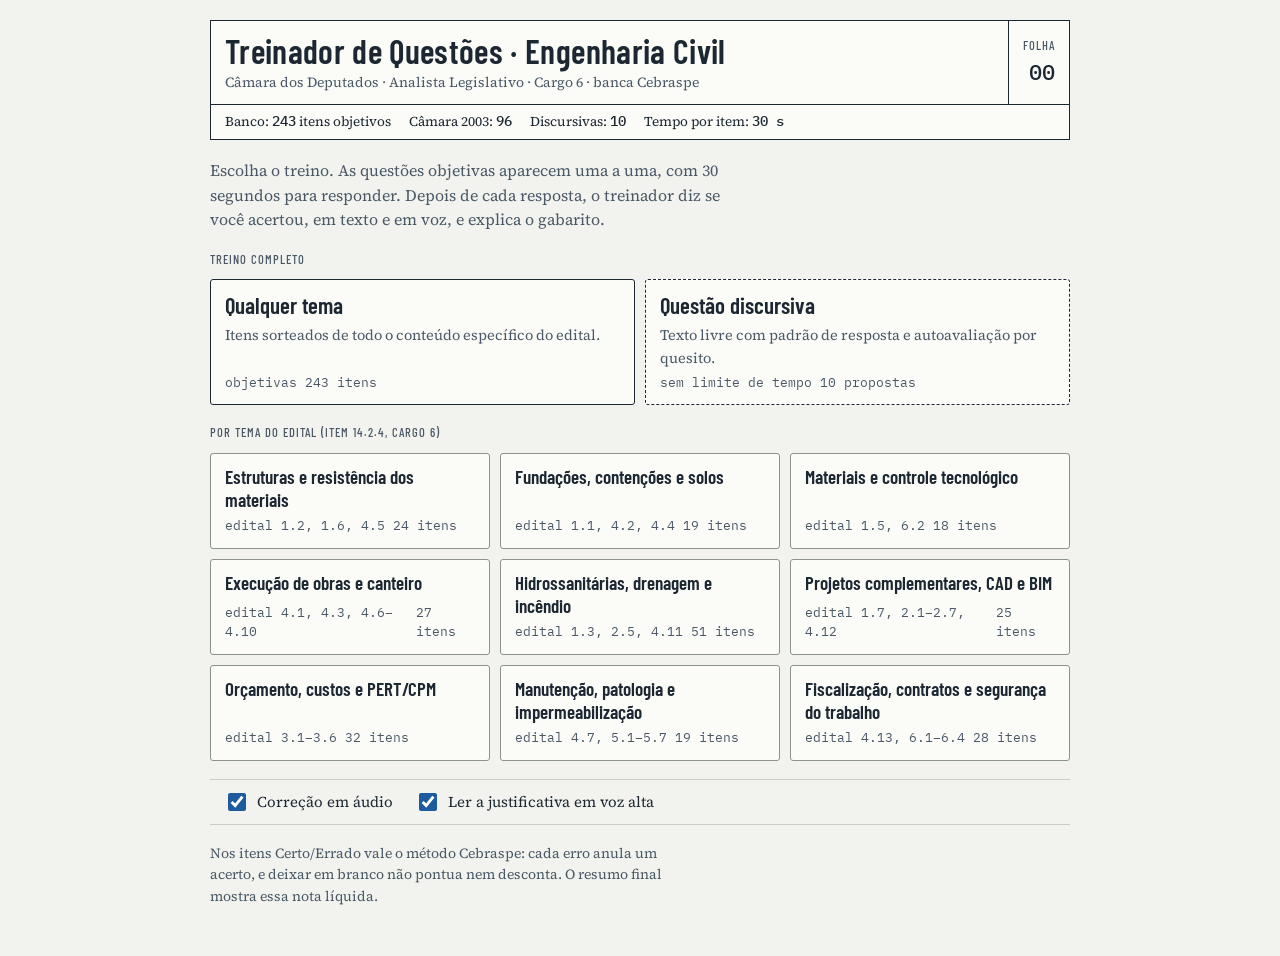
==== index.html @ df0af211 "Adiciona treinador de questões de Engenharia Civil (Câmara dos Deputados) Treinador web baseado no e" ====
<!doctype html>
<html lang="pt-BR">
<head>
<meta charset="utf-8">
<meta name="viewport" content="width=device-width, initial-scale=1, viewport-fit=cover">
<title>Treinador Engenharia Civil</title>
<meta name="claude:viewport-fit-sides" content="cover">
<link rel="preconnect" href="https://fonts.googleapis.com">
<link rel="preconnect" href="https://fonts.gstatic.com" crossorigin>
<link rel="stylesheet" href="https://fonts.googleapis.com/css2?family=Barlow+Condensed:wght@500;600&family=IBM+Plex+Mono:wght@400;500&family=Source+Serif+4:ital,opsz,wght@0,8..60,400;0,8..60,600;1,8..60,400&display=swap">
<link rel="stylesheet" href="css/estilo.css">
</head>
<body>
<main class="pagina" id="app"></main>
<script src="js/questoes.js"></script>
<script src="js/discursivas.js"></script>
<script src="js/app.js"></script>
</body>
</html>
---- css/estilo.css ----
/* Conceito: folha de prancheta técnica — a questão é a "folha", o cabeçalho é o carimbo (NBR 10068)
   e o cronômetro é uma escala gráfica de 30 divisões. */
:root {
  --papel: #f2f3ee;
  --folha: #fbfbf8;
  --tinta: #1c2732;
  --tinta-2: #4a5866;
  --linha: #c8cdc4;
  --linha-forte: #8a948c;
  --azul: #1d5a9e;
  --azul-suave: #e3ebf4;
  --laranja: #c9541a;
  --certo: #23744a;
  --certo-suave: #e2f1e8;
  --errado: #b0281f;
  --errado-suave: #f8e4e1;
  --neutro-suave: #ecedea;
  --f-titulo: "Barlow Condensed", "Arial Narrow", "Roboto Condensed", sans-serif;
  --f-texto: "Source Serif 4", Georgia, "Times New Roman", serif;
  --f-dado: "IBM Plex Mono", ui-monospace, "SFMono-Regular", Menlo, Consolas, monospace;
  --raio: 3px;
}
@media (prefers-color-scheme: dark) {
  :root:not([data-theme="light"]) {
    --papel: #11161b; --folha: #182029; --tinta: #e3e7ea; --tinta-2: #a5b0ba; --linha: #2f3a45; --linha-forte: #5b6874;
    --azul: #7eaee6; --azul-suave: #1b2a3b; --laranja: #f08a4b; --certo: #5cc68c; --certo-suave: #15301f;
    --errado: #f07a6e; --errado-suave: #3a1c19; --neutro-suave: #212a33; color-scheme: dark;
  }
}
:root[data-theme="dark"] {
  --papel: #11161b; --folha: #182029; --tinta: #e3e7ea; --tinta-2: #a5b0ba; --linha: #2f3a45; --linha-forte: #5b6874;
  --azul: #7eaee6; --azul-suave: #1b2a3b; --laranja: #f08a4b; --certo: #5cc68c; --certo-suave: #15301f;
  --errado: #f07a6e; --errado-suave: #3a1c19; --neutro-suave: #212a33; color-scheme: dark;
}

* { box-sizing: border-box; }
html, body { margin: 0; }
body {
  background: var(--papel);
  color: var(--tinta);
  font-family: var(--f-texto);
  font-size: 17px;
  line-height: 1.55;
  padding-left: max(16px, env(safe-area-inset-left, 0px));
  padding-right: max(16px, env(safe-area-inset-right, 0px));
  padding-block: 20px 48px;
}
.pagina { max-width: 860px; margin: 0 auto; display: flex; flex-direction: column; gap: 18px; }
h1, h2, h3 { font-family: var(--f-titulo); font-weight: 600; letter-spacing: .01em; text-wrap: balance; margin: 0; line-height: 1.15; }
button { font: inherit; color: inherit; cursor: pointer; }
button:focus-visible, select:focus-visible, textarea:focus-visible, input:focus-visible, summary:focus-visible { outline: 2px solid var(--azul); outline-offset: 2px; }
.rot { font-family: var(--f-titulo); text-transform: uppercase; letter-spacing: .08em; font-size: 12.5px; color: var(--tinta-2); font-weight: 500; }
.dado { font-family: var(--f-dado); font-variant-numeric: tabular-nums; }

/* ---------- Carimbo (cabeçalho) ---------- */
.carimbo { border: 1.5px solid var(--tinta); background: var(--folha); display: grid; grid-template-columns: 1fr auto; }
.carimbo > div { padding: 10px 14px; min-width: 0; }
.carimbo .titulo { border-right: 1.5px solid var(--tinta); }
.carimbo h1 { font-size: clamp(24px, 4.2vw, 34px); }
.carimbo .sub { font-size: 14px; color: var(--tinta-2); margin-top: 2px; }
.carimbo .folha-n { display: flex; flex-direction: column; justify-content: center; align-items: flex-end; text-align: right; }
.carimbo .folha-n strong { font-family: var(--f-dado); font-size: 22px; font-weight: 500; }
.carimbo .faixa { grid-column: 1 / -1; border-top: 1px solid var(--tinta); display: flex; flex-wrap: wrap; gap: 4px 18px; padding: 6px 14px; font-size: 13.5px; }
.carimbo .faixa span b { font-family: var(--f-dado); font-weight: 500; }

/* ---------- Tela inicial ---------- */
.intro { font-size: 16px; color: var(--tinta-2); max-width: 65ch; margin: 0; }
.bloco { display: flex; flex-direction: column; gap: 10px; }
.opcoes-treino { display: grid; grid-template-columns: repeat(auto-fill, minmax(240px, 1fr)); gap: 10px; }
.btn-tema {
  text-align: left; background: var(--folha); border: 1px solid var(--linha-forte); border-radius: var(--raio);
  padding: 12px 14px; display: flex; flex-direction: column; gap: 4px; min-height: 96px;
  transition: border-color .15s, background .15s;
}
.btn-tema:hover { border-color: var(--azul); background: var(--azul-suave); }
.btn-tema .nome { font-family: var(--f-titulo); font-size: 19px; font-weight: 600; line-height: 1.2; }
.btn-tema .meta { margin-top: auto; display: flex; justify-content: space-between; gap: 8px; font-size: 12.5px; color: var(--tinta-2); font-family: var(--f-dado); }
.destaques { display: grid; grid-template-columns: 1fr 1fr; gap: 10px; }
.btn-tema.grande { min-height: 110px; border-width: 1.5px; border-color: var(--tinta); }
.btn-tema.grande .nome { font-size: 23px; }
.btn-tema.grande .desc { font-size: 14.5px; color: var(--tinta-2); }
.btn-tema.discursiva { border-style: dashed; }
.ajustes { display: flex; flex-wrap: wrap; gap: 8px 22px; padding: 10px 14px; border-top: 1px solid var(--linha); border-bottom: 1px solid var(--linha); font-size: 15px; }
.ajustes label { display: inline-flex; align-items: center; gap: 8px; cursor: pointer; }
.ajustes input { width: 18px; height: 18px; accent-color: var(--azul); }
.nota-metodo { font-size: 14px; color: var(--tinta-2); margin: 0; max-width: 70ch; }

/* ---------- Folha da questão ---------- */
.barra-sup { display: flex; flex-wrap: wrap; justify-content: space-between; align-items: center; gap: 8px 16px; }
.placar { display: flex; gap: 14px; font-family: var(--f-dado); font-size: 14px; }
.placar .c { color: var(--certo); } .placar .e { color: var(--errado); } .placar .b { color: var(--tinta-2); }
.btn-link { background: none; border: none; padding: 4px 0; color: var(--azul); text-decoration: underline; text-underline-offset: 3px; font-size: 15px; }

.escala { display: grid; gap: 4px; }
.escala-topo { display: flex; justify-content: space-between; align-items: baseline; }
.escala-topo .seg { font-family: var(--f-dado); font-size: 30px; line-height: 1; font-weight: 500; }
.escala-topo .seg.alerta { color: var(--laranja); }
.escala svg { width: 100%; height: 34px; display: block; overflow: visible; }
.escala .marca { stroke: var(--tinta); stroke-width: 1; }
.escala .cheio { fill: var(--tinta); }
.escala .cheio.alerta { fill: var(--laranja); }
.escala .vazio { fill: var(--folha); stroke: var(--tinta); stroke-width: 1; }
.escala text { fill: var(--tinta-2); font-family: var(--f-dado); font-size: 10px; }
@media (prefers-reduced-motion: no-preference) { .escala rect.cheio { transition: width .25s linear; } }

.folha { background: var(--folha); border: 1px solid var(--linha-forte); padding: 18px clamp(14px, 3vw, 26px); display: flex; flex-direction: column; gap: 14px; min-width: 0; }
.folha .fonte { font-family: var(--f-dado); font-size: 12.5px; color: var(--tinta-2); }
.contexto { background: var(--neutro-suave); padding: 10px 14px; font-size: 15.5px; border-left: 3px solid var(--linha-forte); }
.enunciado { font-size: 19px; line-height: 1.5; margin: 0; max-width: 68ch; }
.figura { overflow-x: auto; }
.figura svg { max-width: 100%; height: auto; display: block; margin: 0 auto; color: var(--tinta); }
.figura svg text { fill: currentColor; font-family: var(--f-dado); }

.respostas-ce { display: grid; grid-template-columns: 1fr 1fr; gap: 10px; }
.btn-resp {
  background: var(--folha); border: 1.5px solid var(--tinta); border-radius: var(--raio); padding: 14px 10px;
  font-family: var(--f-titulo); font-size: 22px; font-weight: 600; letter-spacing: .06em; text-transform: uppercase;
  display: flex; align-items: center; justify-content: center; gap: 10px;
}
.btn-resp kbd { font-family: var(--f-dado); font-size: 12px; border: 1px solid var(--linha-forte); padding: 0 5px; border-radius: 2px; color: var(--tinta-2); font-weight: 400; letter-spacing: 0; }
.btn-resp:hover:not(:disabled) { background: var(--azul-suave); border-color: var(--azul); }
.btn-resp:disabled { cursor: default; opacity: .55; }
.btn-resp.escolhida { opacity: 1; outline: 3px solid var(--azul); outline-offset: 1px; }
.btn-resp.gab { opacity: 1; background: var(--certo-suave); border-color: var(--certo); color: var(--certo); }
.btn-branco { justify-self: start; background: none; border: none; color: var(--tinta-2); font-size: 14.5px; padding: 2px 0; text-decoration: underline; text-underline-offset: 3px; }

.respostas-me { display: flex; flex-direction: column; gap: 8px; }
.opcao {
  display: grid; grid-template-columns: 34px 1fr; gap: 10px; align-items: start; text-align: left;
  background: var(--folha); border: 1px solid var(--linha-forte); border-radius: var(--raio); padding: 10px 12px; font-size: 16.5px;
}
.opcao .letra { font-family: var(--f-dado); font-weight: 500; border: 1.5px solid var(--tinta); border-radius: 50%; width: 28px; height: 28px; display: grid; place-items: center; font-size: 14px; }
.opcao:hover:not(:disabled) { background: var(--azul-suave); border-color: var(--azul); }
.opcao:disabled { cursor: default; }
.opcao.escolhida { outline: 3px solid var(--azul); outline-offset: 1px; }
.opcao.gab { background: var(--certo-suave); border-color: var(--certo); }
.opcao.gab .letra { border-color: var(--certo); color: var(--certo); }
.opcao.marcada-errada { background: var(--errado-suave); border-color: var(--errado); }

/* ---------- Correção ---------- */
.correcao { border: 1.5px solid var(--tinta); background: var(--folha); display: flex; flex-direction: column; }
.correcao .veredito { display: flex; flex-wrap: wrap; align-items: center; justify-content: space-between; gap: 6px 14px; padding: 10px 16px; border-bottom: 1px solid var(--tinta); }
.correcao .veredito h2 { font-size: 27px; }
.correcao.ok .veredito { background: var(--certo-suave); } .correcao.ok h2 { color: var(--certo); }
.correcao.erro .veredito { background: var(--errado-suave); } .correcao.erro h2 { color: var(--errado); }
.correcao.branco .veredito { background: var(--neutro-suave); }
.correcao .gabarito { font-family: var(--f-dado); font-size: 14.5px; }
.correcao .just { padding: 14px 16px; margin: 0; font-size: 16.5px; max-width: 72ch; }
.acoes { display: flex; flex-wrap: wrap; gap: 10px; padding: 0 16px 16px; }
.btn { border: 1.5px solid var(--tinta); background: var(--folha); padding: 10px 18px; border-radius: var(--raio); font-family: var(--f-titulo); font-size: 18px; font-weight: 600; letter-spacing: .03em; }
.btn.prim { background: var(--tinta); color: var(--folha); }
.btn:hover { border-color: var(--azul); }
.btn.prim:hover { background: var(--azul); border-color: var(--azul); }
.btn.sec { border-color: var(--linha-forte); font-weight: 500; }

/* ---------- Discursiva ---------- */
.quesitos { margin: 0; padding-left: 22px; display: flex; flex-direction: column; gap: 4px; font-size: 16px; }
.quesitos .pts { font-family: var(--f-dado); font-size: 13px; color: var(--tinta-2); white-space: nowrap; }
textarea {
  width: 100%; min-height: 320px; resize: vertical; font-family: var(--f-texto); font-size: 17px; line-height: 28px;
  padding: 4px 12px; color: var(--tinta); border: 1px solid var(--linha-forte); border-radius: 0;
  background-color: var(--folha);
  background-image: repeating-linear-gradient(to bottom, transparent 0, transparent 27px, var(--linha) 27px, var(--linha) 28px);
  background-attachment: local; background-position: 0 4px;
}
.info-texto { display: flex; flex-wrap: wrap; justify-content: space-between; gap: 6px 16px; font-family: var(--f-dado); font-size: 13px; color: var(--tinta-2); }
.info-texto .excesso { color: var(--errado); }
.avaliacao { display: flex; flex-direction: column; gap: 14px; padding: 14px 16px; }
.quesito-av { display: flex; flex-direction: column; gap: 8px; padding-bottom: 14px; border-bottom: 1px solid var(--linha); }
.quesito-av:last-child { border-bottom: none; padding-bottom: 0; }
.quesito-av header { display: flex; flex-wrap: wrap; justify-content: space-between; gap: 6px 12px; align-items: baseline; }
.quesito-av h3 { font-size: 19px; }
.quesito-av p { margin: 0; font-size: 16px; max-width: 72ch; }
.chips { display: flex; flex-wrap: wrap; gap: 6px; }
.chip { font-family: var(--f-dado); font-size: 12px; padding: 2px 8px; border: 1px solid var(--linha-forte); border-radius: 999px; color: var(--tinta-2); }
.chip.achou { border-color: var(--certo); color: var(--certo); background: var(--certo-suave); }
.nota-q { display: flex; align-items: center; gap: 8px; font-size: 14.5px; }
.nota-q select { font: inherit; font-family: var(--f-dado); padding: 3px 6px; background: var(--folha); color: var(--tinta); border: 1px solid var(--linha-forte); }
.total-disc { font-family: var(--f-dado); font-size: 16px; }

/* ---------- Resumo ---------- */
.kpis { display: grid; grid-template-columns: repeat(4, minmax(0, 1fr)); border: 1.5px solid var(--tinta); background: var(--folha); }
.kpi { padding: 12px 14px; border-right: 1px solid var(--linha-forte); display: flex; flex-direction: column; gap: 2px; min-width: 0; }
.kpi:last-child { border-right: none; }
.kpi strong { font-family: var(--f-dado); font-size: clamp(24px, 5vw, 34px); font-weight: 500; line-height: 1.1; }
.kpi.c strong { color: var(--certo); } .kpi.e strong { color: var(--errado); }
.kpi small { font-size: 13px; color: var(--tinta-2); }
.tabela-wrap { overflow-x: auto; border: 1px solid var(--linha-forte); background: var(--folha); }
table { border-collapse: collapse; width: 100%; font-size: 15px; }
th, td { padding: 8px 12px; border-bottom: 1px solid var(--linha); text-align: left; vertical-align: middle; }
th { font-family: var(--f-titulo); font-weight: 600; text-transform: uppercase; letter-spacing: .06em; font-size: 12.5px; color: var(--tinta-2); }
td.num { font-family: var(--f-dado); font-variant-numeric: tabular-nums; text-align: right; white-space: nowrap; }
tr:last-child td { border-bottom: none; }
.barra { height: 8px; background: var(--neutro-suave); position: relative; min-width: 80px; }
.barra i { position: absolute; inset: 0 auto 0 0; background: var(--certo); }
.barra i.baixo { background: var(--errado); } .barra i.medio { background: var(--laranja); }
.revisao { display: flex; flex-direction: column; gap: 8px; }
details { background: var(--folha); border: 1px solid var(--linha-forte); padding: 8px 14px; }
details summary { cursor: pointer; font-size: 15.5px; }
details summary .dado { font-size: 12.5px; color: var(--tinta-2); }
details p { margin: 8px 0 0; font-size: 15.5px; max-width: 72ch; }
.vazio-msg { color: var(--tinta-2); font-size: 15px; margin: 0; }

@media (max-width: 620px) {
  body { font-size: 16px; }
  .destaques { grid-template-columns: 1fr; }
  .kpis { grid-template-columns: 1fr 1fr; }
  .kpi:nth-child(2) { border-right: none; }
  .kpi:nth-child(-n+2) { border-bottom: 1px solid var(--linha-forte); }
  .carimbo { grid-template-columns: 1fr; }
  .carimbo .titulo { border-right: none; border-bottom: 1px solid var(--tinta); }
  .carimbo .folha-n { align-items: flex-start; text-align: left; flex-direction: row; gap: 10px; align-items: baseline; }
  .enunciado { font-size: 18px; }
}
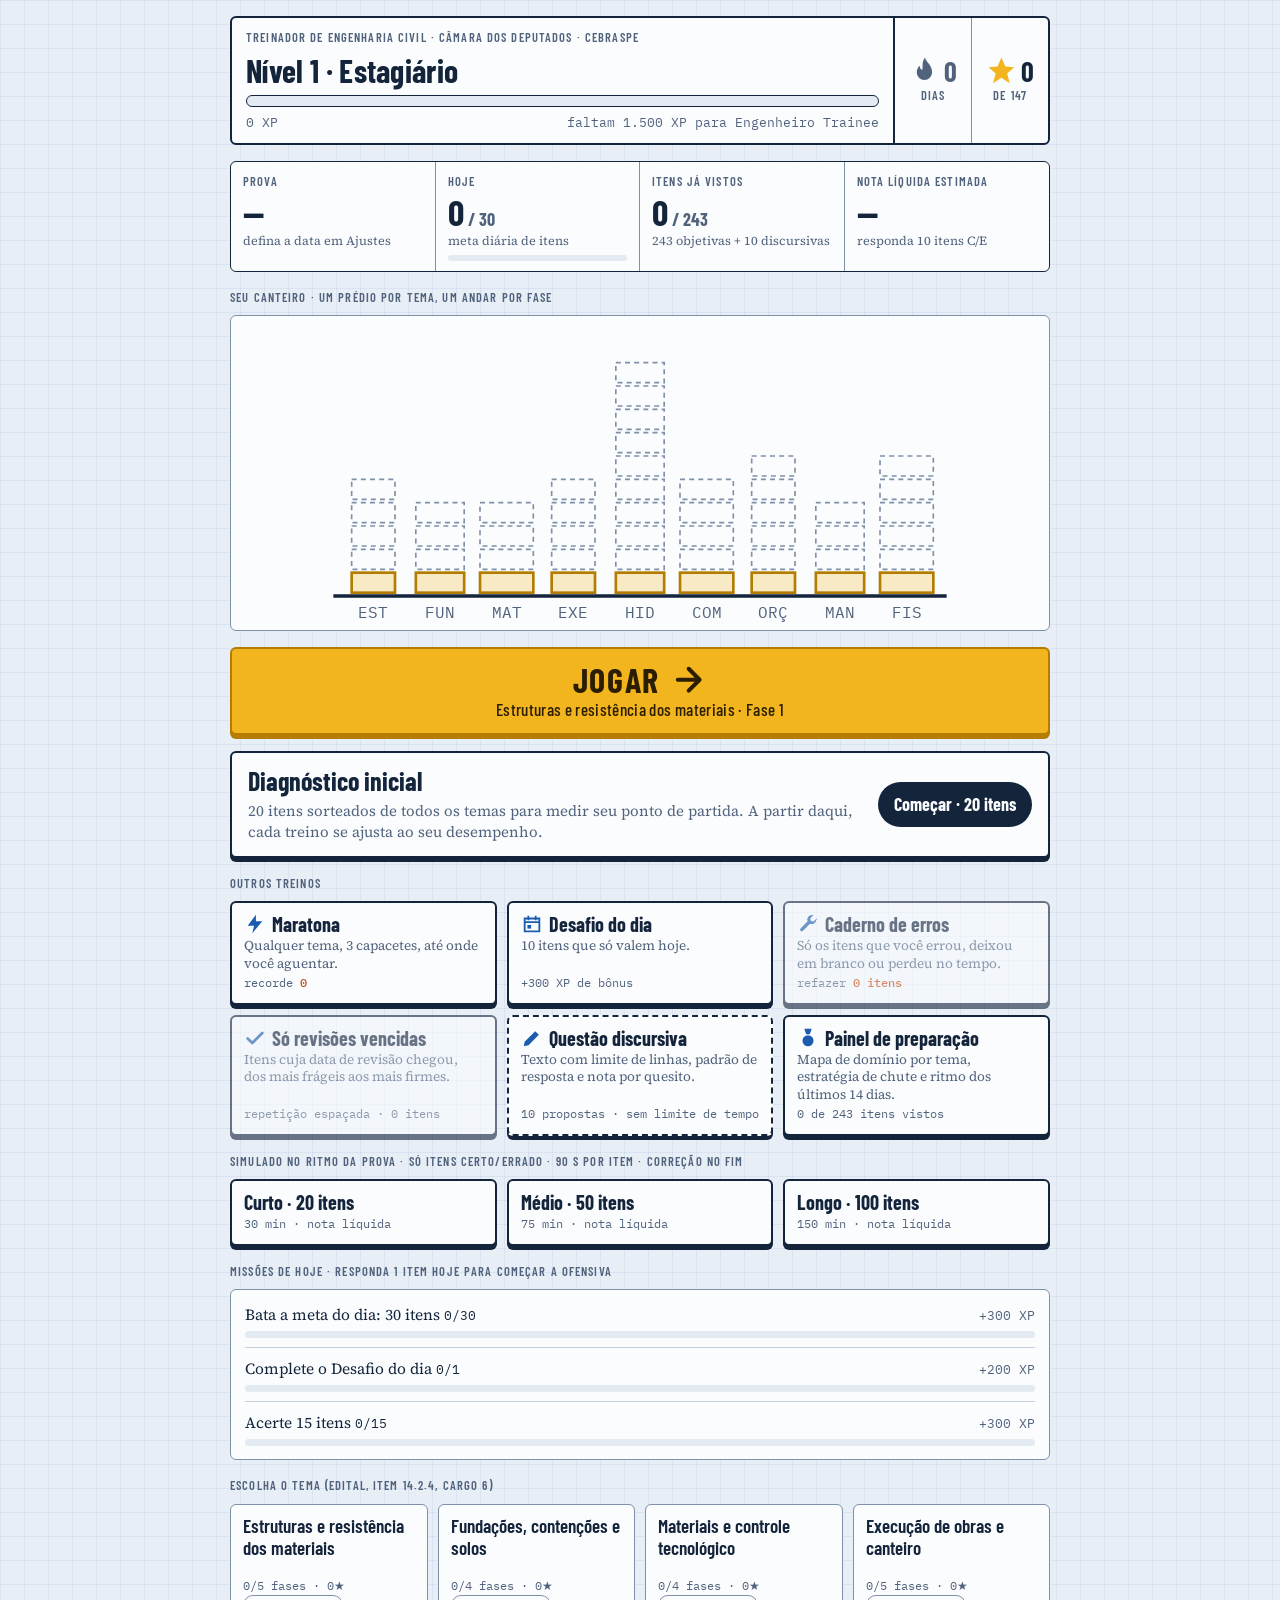
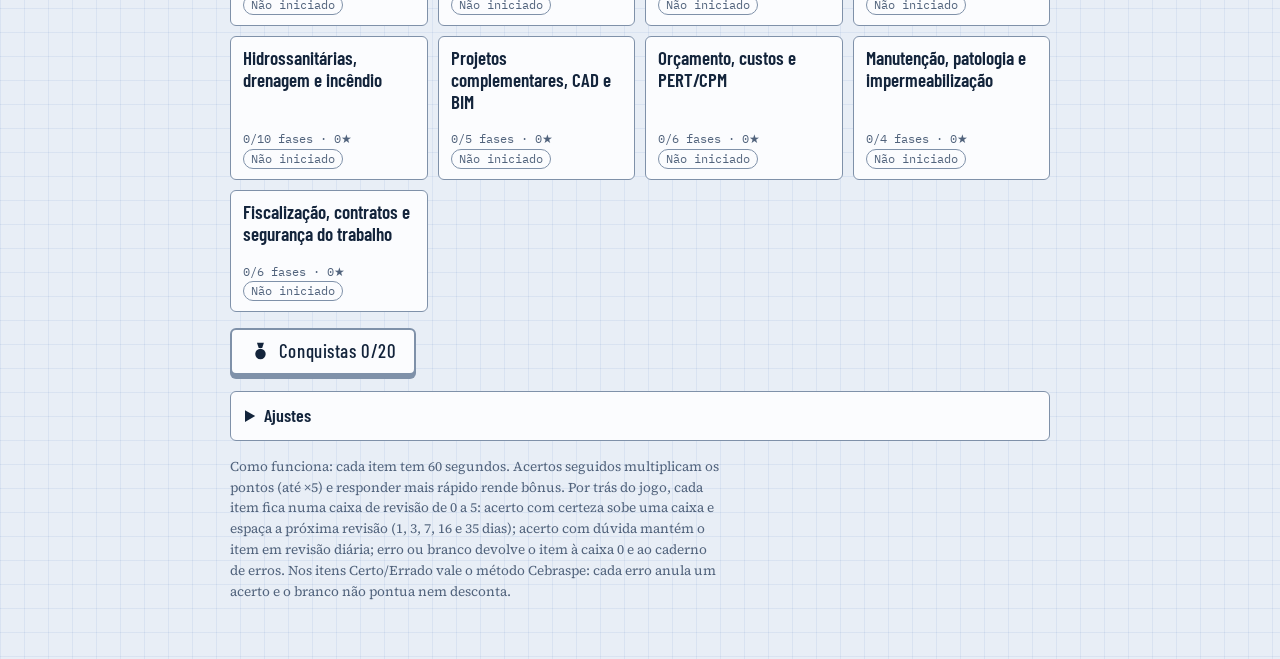
==== commit 37fee4e4: "Transforma o treinador em jogo sobre a repetição espaçada Cada tema vira um prédio e cada fase um an" ====
--- a/index.html
+++ b/index.html
@@ -7,11 +7,13 @@
 <meta name="claude:viewport-fit-sides" content="cover">
 <link rel="preconnect" href="https://fonts.googleapis.com">
 <link rel="preconnect" href="https://fonts.gstatic.com" crossorigin>
-<link rel="stylesheet" href="https://fonts.googleapis.com/css2?family=Barlow+Condensed:wght@500;600&family=IBM+Plex+Mono:wght@400;500&family=Source+Serif+4:ital,opsz,wght@0,8..60,400;0,8..60,600;1,8..60,400&display=swap">
+<link rel="stylesheet" href="https://fonts.googleapis.com/css2?family=Barlow+Condensed:wght@500;600;700&family=IBM+Plex+Mono:wght@400;500&family=Source+Serif+4:ital,opsz,wght@0,8..60,400;0,8..60,600;1,8..60,400&display=swap">
 <link rel="stylesheet" href="css/estilo.css">
 </head>
 <body>
 <main class="pagina" id="app"></main>
+<div id="toasts" aria-live="polite"></div>
+<canvas id="confete" aria-hidden="true"></canvas>
 <script src="js/questoes.js"></script>
 <script src="js/discursivas.js"></script>
 <script src="js/app.js"></script>
--- a/css/estilo.css
+++ b/css/estilo.css
@@ -1,133 +1,252 @@
-/* Conceito: folha de prancheta técnica — a questão é a "folha", o cabeçalho é o carimbo (NBR 10068)
-   e o cronômetro é uma escala gráfica de 30 divisões. */
+/* Conceito: o canteiro desenhado em prancha. Cada tema do edital é um prédio que sobe andar por andar;
+   no claro, papel com traço azul; no escuro, cianótipo. O dourado marca tudo o que é conquista. */
 :root {
-  --papel: #f2f3ee;
-  --folha: #fbfbf8;
-  --tinta: #1c2732;
-  --tinta-2: #4a5866;
-  --linha: #c8cdc4;
-  --linha-forte: #8a948c;
-  --azul: #1d5a9e;
-  --azul-suave: #e3ebf4;
-  --laranja: #c9541a;
-  --certo: #23744a;
-  --certo-suave: #e2f1e8;
-  --errado: #b0281f;
-  --errado-suave: #f8e4e1;
-  --neutro-suave: #ecedea;
+  --fundo: #e8eef6;
+  --grade: rgba(27, 92, 174, .075);
+  --folha: #fbfcfe;
+  --tinta: #13243b;
+  --tinta-2: #51637c;
+  --linha: #c5d0de;
+  --linha-forte: #7f91a9;
+  --azul: #1b5cae;
+  --azul-suave: #dce7f6;
+  --ouro: #f2b51d;
+  --ouro-esc: #b47c00;
+  --sobre-ouro: #2b1d00;
+  --laranja: #cb4c12;
+  --laranja-suave: #f8e5d9;
+  --certo: #1b7849;
+  --certo-suave: #def1e5;
+  --errado: #b3281f;
+  --errado-suave: #f9e3e0;
+  --neutro-suave: #e4eaf2;
+  --sombra: rgba(19, 36, 59, .22);
   --f-titulo: "Barlow Condensed", "Arial Narrow", "Roboto Condensed", sans-serif;
   --f-texto: "Source Serif 4", Georgia, "Times New Roman", serif;
   --f-dado: "IBM Plex Mono", ui-monospace, "SFMono-Regular", Menlo, Consolas, monospace;
-  --raio: 3px;
+  --raio: 6px;
 }
 @media (prefers-color-scheme: dark) {
   :root:not([data-theme="light"]) {
-    --papel: #11161b; --folha: #182029; --tinta: #e3e7ea; --tinta-2: #a5b0ba; --linha: #2f3a45; --linha-forte: #5b6874;
-    --azul: #7eaee6; --azul-suave: #1b2a3b; --laranja: #f08a4b; --certo: #5cc68c; --certo-suave: #15301f;
-    --errado: #f07a6e; --errado-suave: #3a1c19; --neutro-suave: #212a33; color-scheme: dark;
+    --fundo: #0b2140; --grade: rgba(143, 192, 255, .07); --folha: #122e57; --tinta: #eaf1fb; --tinta-2: #a9bdd9;
+    --linha: #27497a; --linha-forte: #5f82b3; --azul: #8fc0ff; --azul-suave: #1b3e70; --ouro: #ffc93c; --ouro-esc: #b98500;
+    --sobre-ouro: #2b1d00; --laranja: #ff9457; --laranja-suave: #47301f; --certo: #6fdba2; --certo-suave: #14463a; --errado: #ff9086;
+    --errado-suave: #4b2937; --neutro-suave: #193765; --sombra: rgba(0, 0, 0, .4); color-scheme: dark;
   }
 }
 :root[data-theme="dark"] {
-  --papel: #11161b; --folha: #182029; --tinta: #e3e7ea; --tinta-2: #a5b0ba; --linha: #2f3a45; --linha-forte: #5b6874;
-  --azul: #7eaee6; --azul-suave: #1b2a3b; --laranja: #f08a4b; --certo: #5cc68c; --certo-suave: #15301f;
-  --errado: #f07a6e; --errado-suave: #3a1c19; --neutro-suave: #212a33; color-scheme: dark;
+  --fundo: #0b2140; --grade: rgba(143, 192, 255, .07); --folha: #122e57; --tinta: #eaf1fb; --tinta-2: #a9bdd9;
+  --linha: #27497a; --linha-forte: #5f82b3; --azul: #8fc0ff; --azul-suave: #1b3e70; --ouro: #ffc93c; --ouro-esc: #b98500;
+  --sobre-ouro: #2b1d00; --laranja: #ff9457; --laranja-suave: #47301f; --certo: #6fdba2; --certo-suave: #14463a; --errado: #ff9086;
+  --errado-suave: #4b2937; --neutro-suave: #193765; --sombra: rgba(0, 0, 0, .4); color-scheme: dark;
 }
 
 * { box-sizing: border-box; }
 html, body { margin: 0; }
 body {
-  background: var(--papel);
+  background-color: var(--fundo);
+  background-image: linear-gradient(var(--grade) 1px, transparent 1px), linear-gradient(90deg, var(--grade) 1px, transparent 1px);
+  background-size: 24px 24px;
   color: var(--tinta);
   font-family: var(--f-texto);
   font-size: 17px;
   line-height: 1.55;
   padding-left: max(16px, env(safe-area-inset-left, 0px));
   padding-right: max(16px, env(safe-area-inset-right, 0px));
-  padding-block: 20px 48px;
-}
-.pagina { max-width: 860px; margin: 0 auto; display: flex; flex-direction: column; gap: 18px; }
-h1, h2, h3 { font-family: var(--f-titulo); font-weight: 600; letter-spacing: .01em; text-wrap: balance; margin: 0; line-height: 1.15; }
+  padding-block: 16px 56px;
+}
+.pagina { max-width: 820px; margin: 0 auto; display: flex; flex-direction: column; gap: 16px; }
+h1, h2, h3 { font-family: var(--f-titulo); font-weight: 600; letter-spacing: .01em; text-wrap: balance; margin: 0; line-height: 1.12; }
+p { margin: 0; }
 button { font: inherit; color: inherit; cursor: pointer; }
-button:focus-visible, select:focus-visible, textarea:focus-visible, input:focus-visible, summary:focus-visible { outline: 2px solid var(--azul); outline-offset: 2px; }
-.rot { font-family: var(--f-titulo); text-transform: uppercase; letter-spacing: .08em; font-size: 12.5px; color: var(--tinta-2); font-weight: 500; }
+button:focus-visible, select:focus-visible, textarea:focus-visible, input:focus-visible, summary:focus-visible, [tabindex]:focus-visible { outline: 3px solid var(--azul); outline-offset: 2px; }
+.rot { font-family: var(--f-titulo); text-transform: uppercase; letter-spacing: .09em; font-size: 12.5px; color: var(--tinta-2); font-weight: 600; }
 .dado { font-family: var(--f-dado); font-variant-numeric: tabular-nums; }
-
-/* ---------- Carimbo (cabeçalho) ---------- */
-.carimbo { border: 1.5px solid var(--tinta); background: var(--folha); display: grid; grid-template-columns: 1fr auto; }
-.carimbo > div { padding: 10px 14px; min-width: 0; }
-.carimbo .titulo { border-right: 1.5px solid var(--tinta); }
-.carimbo h1 { font-size: clamp(24px, 4.2vw, 34px); }
-.carimbo .sub { font-size: 14px; color: var(--tinta-2); margin-top: 2px; }
-.carimbo .folha-n { display: flex; flex-direction: column; justify-content: center; align-items: flex-end; text-align: right; }
-.carimbo .folha-n strong { font-family: var(--f-dado); font-size: 22px; font-weight: 500; }
-.carimbo .faixa { grid-column: 1 / -1; border-top: 1px solid var(--tinta); display: flex; flex-wrap: wrap; gap: 4px 18px; padding: 6px 14px; font-size: 13.5px; }
-.carimbo .faixa span b { font-family: var(--f-dado); font-weight: 500; }
-
-/* ---------- Tela inicial ---------- */
-.intro { font-size: 16px; color: var(--tinta-2); max-width: 65ch; margin: 0; }
-.bloco { display: flex; flex-direction: column; gap: 10px; }
-.opcoes-treino { display: grid; grid-template-columns: repeat(auto-fill, minmax(240px, 1fr)); gap: 10px; }
-.btn-tema {
-  text-align: left; background: var(--folha); border: 1px solid var(--linha-forte); border-radius: var(--raio);
-  padding: 12px 14px; display: flex; flex-direction: column; gap: 4px; min-height: 96px;
-  transition: border-color .15s, background .15s;
-}
-.btn-tema:hover { border-color: var(--azul); background: var(--azul-suave); }
-.btn-tema .nome { font-family: var(--f-titulo); font-size: 19px; font-weight: 600; line-height: 1.2; }
-.btn-tema .meta { margin-top: auto; display: flex; justify-content: space-between; gap: 8px; font-size: 12.5px; color: var(--tinta-2); font-family: var(--f-dado); }
-.destaques { display: grid; grid-template-columns: 1fr 1fr; gap: 10px; }
-.btn-tema.grande { min-height: 110px; border-width: 1.5px; border-color: var(--tinta); }
-.btn-tema.grande .nome { font-size: 23px; }
-.btn-tema.grande .desc { font-size: 14.5px; color: var(--tinta-2); }
-.btn-tema.discursiva { border-style: dashed; }
-.ajustes { display: flex; flex-wrap: wrap; gap: 8px 22px; padding: 10px 14px; border-top: 1px solid var(--linha); border-bottom: 1px solid var(--linha); font-size: 15px; }
-.ajustes label { display: inline-flex; align-items: center; gap: 8px; cursor: pointer; }
-.ajustes input { width: 18px; height: 18px; accent-color: var(--azul); }
-.nota-metodo { font-size: 14px; color: var(--tinta-2); margin: 0; max-width: 70ch; }
-
-/* ---------- Folha da questão ---------- */
-.barra-sup { display: flex; flex-wrap: wrap; justify-content: space-between; align-items: center; gap: 8px 16px; }
-.placar { display: flex; gap: 14px; font-family: var(--f-dado); font-size: 14px; }
-.placar .c { color: var(--certo); } .placar .e { color: var(--errado); } .placar .b { color: var(--tinta-2); }
+.ic { width: 1.1em; height: 1.1em; flex: none; vertical-align: -0.16em; }
+.bloco { display: flex; flex-direction: column; gap: 8px; min-width: 0; }
+@media (prefers-reduced-motion: no-preference) {
+  .pagina > * { animation: entra .28s ease-out both; }
+  @keyframes entra { from { transform: translateY(10px); } to { transform: none; } }
+}
+
+/* ---------- botões de jogo ---------- */
+.btn {
+  border: 2px solid var(--tinta); background: var(--folha); padding: 10px 18px; border-radius: var(--raio);
+  font-family: var(--f-titulo); font-size: 19px; font-weight: 600; letter-spacing: .03em; line-height: 1.2;
+  box-shadow: 0 4px 0 var(--tinta); display: inline-flex; align-items: center; justify-content: center; gap: 8px;
+  transition: transform .06s, box-shadow .06s;
+}
+.btn:active:not(:disabled) { transform: translateY(3px); box-shadow: 0 1px 0 var(--tinta); }
+.btn.prim { background: var(--ouro); color: var(--sobre-ouro); border-color: var(--ouro-esc); box-shadow: 0 4px 0 var(--ouro-esc); }
+.btn.prim:active:not(:disabled) { box-shadow: 0 1px 0 var(--ouro-esc); }
+.btn.sec { border-color: var(--linha-forte); box-shadow: 0 4px 0 var(--linha-forte); font-weight: 500; }
+.btn.sec:active:not(:disabled) { box-shadow: 0 1px 0 var(--linha-forte); }
+.btn:disabled { opacity: .5; cursor: default; }
+.btn.grande { font-size: 24px; padding: 14px 22px; width: 100%; }
+.btn.cta { flex-direction: column; gap: 0; padding: 12px 18px 14px; }
+.cta-t { font-size: 34px; font-weight: 700; line-height: 1.05; display: inline-flex; align-items: center; gap: 10px; text-transform: uppercase; letter-spacing: .05em; }
+.cta-s { font-size: 17px; font-weight: 500; letter-spacing: .02em; text-wrap: balance; }
 .btn-link { background: none; border: none; padding: 4px 0; color: var(--azul); text-decoration: underline; text-underline-offset: 3px; font-size: 15px; }
-
-.escala { display: grid; gap: 4px; }
-.escala-topo { display: flex; justify-content: space-between; align-items: baseline; }
-.escala-topo .seg { font-family: var(--f-dado); font-size: 30px; line-height: 1; font-weight: 500; }
+.acoes { display: flex; flex-wrap: wrap; gap: 12px 10px; }
+
+/* ---------- cabeçalho do jogador ---------- */
+.jogador { background: var(--folha); border: 2px solid var(--tinta); border-radius: var(--raio); display: grid; grid-template-columns: 1fr auto; }
+.jogador .carreira { padding: 10px 14px; min-width: 0; display: flex; flex-direction: column; gap: 6px; }
+.jogador h1 { font-size: clamp(24px, 5vw, 32px); font-weight: 700; }
+.jogador .marcas { display: flex; border-left: 2px solid var(--tinta); }
+.marca { padding: 8px 14px; display: flex; flex-direction: column; align-items: center; justify-content: center; gap: 0; min-width: 72px; }
+.marca + .marca { border-left: 1px solid var(--linha-forte); }
+.marca strong { font-family: var(--f-titulo); font-size: 28px; font-weight: 700; line-height: 1; display: flex; align-items: center; gap: 4px; }
+.marca.fogo strong { color: var(--laranja); }
+.marca.fogo.apagado strong { color: var(--tinta-2); }
+.marca.estrelas strong .ic { color: var(--ouro); }
+.barra-xp { height: 12px; background: var(--neutro-suave); border: 1.5px solid var(--tinta); border-radius: 999px; overflow: hidden; }
+.barra-xp i { display: block; height: 100%; background: var(--ouro); width: 0; transition: width .9s cubic-bezier(.2, .8, .2, 1); }
+.xp-legenda { display: flex; flex-wrap: wrap; justify-content: space-between; gap: 0 12px; font-family: var(--f-dado); font-size: 12.5px; color: var(--tinta-2); }
+
+/* ---------- canteiro (skyline) ---------- */
+.canteiro { background: var(--folha); border: 1.5px solid var(--linha-forte); border-radius: var(--raio); padding: 10px 8px 4px; overflow-x: auto; }
+.canteiro svg { display: block; width: 100%; min-width: 320px; height: auto; }
+.canteiro .predio { cursor: pointer; }
+.canteiro .a0 { fill: none; stroke: var(--linha-forte); stroke-width: 1; stroke-dasharray: 3 2.5; }
+.canteiro .a1 { fill: var(--azul); stroke: var(--tinta); stroke-width: 1; }
+.canteiro .a3 { fill: var(--tinta); stroke: var(--tinta); stroke-width: 1; }
+.canteiro .jan { fill: var(--folha); }
+.canteiro .a3 + .jans .jan, .canteiro .jan.acesa { fill: var(--ouro); }
+.canteiro .prox { stroke: var(--ouro-esc); stroke-width: 1.6; stroke-dasharray: none; fill: var(--ouro); fill-opacity: .25; }
+.canteiro .chao { stroke: var(--tinta); stroke-width: 2; }
+.canteiro text { fill: var(--tinta-2); font-family: var(--f-dado); font-size: 9.5px; }
+.canteiro .predio:hover text, .canteiro .predio:focus-visible text { fill: var(--azul); font-weight: 500; }
+.canteiro .topo { fill: var(--ouro); stroke: var(--ouro-esc); stroke-width: .8; }
+@media (prefers-reduced-motion: no-preference) {
+  .canteiro .prox { animation: pisca 1.6s ease-in-out infinite; }
+  @keyframes pisca { 50% { fill-opacity: .6; } }
+}
+
+/* ---------- modos ---------- */
+.modos { display: grid; grid-template-columns: repeat(3, minmax(0, 1fr)); gap: 10px; }
+.modo {
+  background: var(--folha); border: 2px solid var(--tinta); border-radius: var(--raio); box-shadow: 0 4px 0 var(--tinta);
+  padding: 10px 12px; text-align: left; display: flex; flex-direction: column; gap: 2px; min-height: 92px; min-width: 0;
+  transition: transform .06s, box-shadow .06s;
+}
+.modo:active:not(:disabled) { transform: translateY(3px); box-shadow: 0 1px 0 var(--tinta); }
+.modo:disabled { opacity: .6; cursor: default; }
+.modo .nome { font-family: var(--f-titulo); font-size: 20px; font-weight: 700; line-height: 1.1; display: flex; align-items: center; gap: 6px; }
+.modo .nome .ic { color: var(--azul); }
+.modo .desc { font-size: 13.5px; color: var(--tinta-2); line-height: 1.3; }
+.modo .extra { margin-top: auto; font-family: var(--f-dado); font-size: 12px; color: var(--tinta-2); }
+.modo .extra b { color: var(--laranja); font-weight: 500; }
+
+/* ---------- missões ---------- */
+.missoes { background: var(--folha); border: 1.5px solid var(--linha-forte); border-radius: var(--raio); padding: 4px 14px; }
+.missao { display: grid; grid-template-columns: 1fr auto; gap: 4px 12px; align-items: center; padding: 9px 0; border-bottom: 1px solid var(--linha); font-size: 15.5px; }
+.missao:last-child { border-bottom: none; }
+.missao .premio { font-family: var(--f-dado); font-size: 12.5px; color: var(--tinta-2); white-space: nowrap; }
+.missao .trilho { grid-column: 1 / -1; height: 7px; background: var(--neutro-suave); border-radius: 999px; overflow: hidden; }
+.missao .trilho i { display: block; height: 100%; background: var(--azul); }
+.missao.feita { color: var(--certo); }
+.missao.feita .trilho i { background: var(--certo); }
+.missao.feita .premio { color: var(--certo); }
+
+/* ---------- temas ---------- */
+.temas { display: grid; grid-template-columns: repeat(auto-fill, minmax(158px, 1fr)); gap: 10px; }
+.tema {
+  text-align: left; background: var(--folha); border: 1.5px solid var(--linha-forte); border-radius: var(--raio);
+  padding: 10px 12px; display: flex; flex-direction: column; gap: 6px; min-width: 0;
+}
+.tema:hover { border-color: var(--azul); background: var(--azul-suave); }
+.tema .nome { font-family: var(--f-titulo); font-size: 19px; font-weight: 600; line-height: 1.15; }
+.tema .linha2 { margin-top: auto; display: flex; flex-wrap: wrap; justify-content: space-between; gap: 0 8px; min-width: 0; font-family: var(--f-dado); font-size: 12px; color: var(--tinta-2); }
+.tema .nome { flex: 1; }
+.tema .linha2 span:first-child { white-space: nowrap; }
+.tema .trilho { height: 6px; background: var(--neutro-suave); border-radius: 999px; overflow: hidden; }
+.tema .trilho i { display: block; height: 100%; background: var(--ouro); }
+.tema.completo { border-color: var(--ouro-esc); }
+
+.nota-metodo { font-size: 13.5px; color: var(--tinta-2); max-width: 70ch; }
+
+/* ---------- tela do tema (andares) ---------- */
+.topo-tela { display: flex; align-items: center; justify-content: space-between; gap: 12px; flex-wrap: wrap; }
+.topo-tela h2 { font-size: clamp(26px, 5vw, 34px); font-weight: 700; }
+.andares { display: flex; flex-direction: column-reverse; gap: 6px; }
+.andar {
+  display: grid; grid-template-columns: 54px 1fr auto; align-items: center; gap: 12px; text-align: left;
+  padding: 9px 14px; border: 1.5px solid var(--linha-forte); border-radius: var(--raio); background: var(--folha); min-height: 58px;
+}
+.andar .num { font-family: var(--f-titulo); font-size: 26px; font-weight: 700; line-height: 1; }
+.andar .num small { display: block; font-size: 11px; letter-spacing: .09em; text-transform: uppercase; color: var(--tinta-2); font-weight: 600; }
+.andar .info { font-size: 14.5px; color: var(--tinta-2); min-width: 0; }
+.andar .info b { display: block; font-family: var(--f-titulo); font-size: 18px; color: var(--tinta); font-weight: 600; }
+.andar.atual { border: 2px solid var(--ouro-esc); background: var(--folha); box-shadow: 0 4px 0 var(--ouro-esc); }
+.andar.atual .acao { background: var(--ouro); color: var(--sobre-ouro); }
+.andar.trancado { border-style: dashed; opacity: .6; cursor: default; }
+.andar .acao { font-family: var(--f-titulo); font-weight: 700; font-size: 16px; letter-spacing: .05em; text-transform: uppercase; padding: 4px 12px; border-radius: 999px; background: var(--neutro-suave); }
+.estrelinhas { display: inline-flex; gap: 2px; color: var(--linha-forte); }
+.estrelinhas .on { color: var(--ouro); }
+.terreo { border-top: 3px solid var(--tinta); padding-top: 6px; font-family: var(--f-dado); font-size: 12px; color: var(--tinta-2); display: flex; justify-content: space-between; gap: 10px; flex-wrap: wrap; }
+
+/* ---------- HUD da partida ---------- */
+.hud { display: flex; align-items: center; gap: 10px 14px; flex-wrap: wrap; }
+.hud-sair { background: none; border: 1.5px solid var(--linha-forte); border-radius: 999px; padding: 4px 12px; font-family: var(--f-titulo); font-size: 15px; font-weight: 600; display: inline-flex; align-items: center; gap: 4px; }
+.pips { display: flex; gap: 3px; flex: 1 1 50px; min-width: 40px; }
+.pip { height: 10px; flex: 1; max-width: 46px; border-radius: 3px; background: var(--neutro-suave); border: 1px solid var(--linha-forte); }
+.pip.c { background: var(--certo); border-color: var(--certo); }
+.pip.e { background: var(--errado); border-color: var(--errado); }
+.pip.b { background: var(--linha-forte); }
+.pip.atual { border: 2px solid var(--tinta); }
+.vidas { display: inline-flex; gap: 3px; font-size: 22px; color: var(--laranja); }
+.vidas .perdida { color: var(--linha); }
+.combo { font-family: var(--f-titulo); font-weight: 700; font-size: 20px; padding: 1px 10px; border-radius: 999px; border: 1.5px solid var(--linha-forte); color: var(--tinta-2); display: inline-flex; align-items: center; gap: 4px; }
+.combo.quente { background: var(--ouro); color: var(--sobre-ouro); border-color: var(--ouro-esc); }
+.hud .pontos { margin-left: auto; font-family: var(--f-titulo); font-weight: 700; font-size: 24px; line-height: 1; }
+.hud .pontos small { font-size: 12px; letter-spacing: .08em; color: var(--tinta-2); margin-left: 3px; }
+@media (prefers-reduced-motion: no-preference) {
+  .pulso { animation: pulso .45s ease-out; }
+  @keyframes pulso { 0% { transform: scale(1); } 40% { transform: scale(1.16); } 100% { transform: scale(1); } }
+  .treme { animation: treme .4s; }
+  @keyframes treme { 20% { transform: translateX(-7px); } 40% { transform: translateX(6px); } 60% { transform: translateX(-4px); } 80% { transform: translateX(3px); } }
+}
+
+.escala { display: grid; gap: 2px; }
+.escala-topo { display: flex; justify-content: space-between; align-items: baseline; gap: 10px; }
+.escala-topo .rot { min-width: 0; }
+.escala-topo .seg { white-space: nowrap; font-family: var(--f-dado); font-size: 26px; line-height: 1; font-weight: 500; }
 .escala-topo .seg.alerta { color: var(--laranja); }
 .escala svg { width: 100%; height: 34px; display: block; overflow: visible; }
-.escala .marca { stroke: var(--tinta); stroke-width: 1; }
 .escala .cheio { fill: var(--tinta); }
 .escala .cheio.alerta { fill: var(--laranja); }
 .escala .vazio { fill: var(--folha); stroke: var(--tinta); stroke-width: 1; }
 .escala text { fill: var(--tinta-2); font-family: var(--f-dado); font-size: 10px; }
 @media (prefers-reduced-motion: no-preference) { .escala rect.cheio { transition: width .25s linear; } }
 
-.folha { background: var(--folha); border: 1px solid var(--linha-forte); padding: 18px clamp(14px, 3vw, 26px); display: flex; flex-direction: column; gap: 14px; min-width: 0; }
+.folha { background: var(--folha); border: 1.5px solid var(--linha-forte); border-radius: var(--raio); padding: 16px clamp(14px, 3vw, 24px) 20px; display: flex; flex-direction: column; gap: 14px; min-width: 0; }
 .folha .fonte { font-family: var(--f-dado); font-size: 12.5px; color: var(--tinta-2); }
 .contexto { background: var(--neutro-suave); padding: 10px 14px; font-size: 15.5px; border-left: 3px solid var(--linha-forte); }
-.enunciado { font-size: 19px; line-height: 1.5; margin: 0; max-width: 68ch; }
+.enunciado { font-size: 19px; line-height: 1.5; max-width: 68ch; }
 .figura { overflow-x: auto; }
 .figura svg { max-width: 100%; height: auto; display: block; margin: 0 auto; color: var(--tinta); }
 .figura svg text { fill: currentColor; font-family: var(--f-dado); }
 
-.respostas-ce { display: grid; grid-template-columns: 1fr 1fr; gap: 10px; }
+.respostas-ce { display: grid; grid-template-columns: 1fr 1fr; gap: 12px; }
 .btn-resp {
-  background: var(--folha); border: 1.5px solid var(--tinta); border-radius: var(--raio); padding: 14px 10px;
-  font-family: var(--f-titulo); font-size: 22px; font-weight: 600; letter-spacing: .06em; text-transform: uppercase;
-  display: flex; align-items: center; justify-content: center; gap: 10px;
-}
-.btn-resp kbd { font-family: var(--f-dado); font-size: 12px; border: 1px solid var(--linha-forte); padding: 0 5px; border-radius: 2px; color: var(--tinta-2); font-weight: 400; letter-spacing: 0; }
-.btn-resp:hover:not(:disabled) { background: var(--azul-suave); border-color: var(--azul); }
-.btn-resp:disabled { cursor: default; opacity: .55; }
-.btn-resp.escolhida { opacity: 1; outline: 3px solid var(--azul); outline-offset: 1px; }
-.btn-resp.gab { opacity: 1; background: var(--certo-suave); border-color: var(--certo); color: var(--certo); }
-.btn-branco { justify-self: start; background: none; border: none; color: var(--tinta-2); font-size: 14.5px; padding: 2px 0; text-decoration: underline; text-underline-offset: 3px; }
+  background: var(--folha); border: 2px solid var(--tinta); border-radius: var(--raio); padding: 16px 10px; box-shadow: 0 5px 0 var(--tinta);
+  font-family: var(--f-titulo); font-size: 24px; font-weight: 700; letter-spacing: .06em; text-transform: uppercase;
+  display: flex; align-items: center; justify-content: center; gap: 10px; transition: transform .06s, box-shadow .06s;
+}
+.btn-resp:active:not(:disabled) { transform: translateY(4px); box-shadow: 0 1px 0 var(--tinta); }
+.btn-resp kbd { font-family: var(--f-dado); font-size: 12px; border: 1px solid var(--linha-forte); padding: 0 5px; border-radius: 3px; color: var(--tinta-2); font-weight: 400; letter-spacing: 0; }
+.btn-resp:hover:not(:disabled) { background: var(--azul-suave); }
+.btn-resp:disabled { cursor: default; opacity: .5; box-shadow: 0 2px 0 var(--linha-forte); border-color: var(--linha-forte); }
+.btn-resp.escolhida { opacity: 1; outline: 3px solid var(--azul); outline-offset: 2px; }
+.btn-resp.gab { opacity: 1; background: var(--certo-suave); border-color: var(--certo); color: var(--certo); box-shadow: 0 2px 0 var(--certo); }
+.btn-branco { justify-self: start; align-self: flex-start; background: none; border: none; color: var(--tinta-2); font-size: 14.5px; padding: 2px 0; text-decoration: underline; text-underline-offset: 3px; }
+@media (hover: none) { .btn-resp kbd { display: none; } }
 
 .respostas-me { display: flex; flex-direction: column; gap: 8px; }
 .opcao {
   display: grid; grid-template-columns: 34px 1fr; gap: 10px; align-items: start; text-align: left;
-  background: var(--folha); border: 1px solid var(--linha-forte); border-radius: var(--raio); padding: 10px 12px; font-size: 16.5px;
+  background: var(--folha); border: 1.5px solid var(--linha-forte); border-radius: var(--raio); padding: 10px 12px; font-size: 16.5px;
 }
 .opcao .letra { font-family: var(--f-dado); font-weight: 500; border: 1.5px solid var(--tinta); border-radius: 50%; width: 28px; height: 28px; display: grid; place-items: center; font-size: 14px; }
 .opcao:hover:not(:disabled) { background: var(--azul-suave); border-color: var(--azul); }
@@ -137,23 +256,71 @@
 .opcao.gab .letra { border-color: var(--certo); color: var(--certo); }
 .opcao.marcada-errada { background: var(--errado-suave); border-color: var(--errado); }
 
-/* ---------- Correção ---------- */
-.correcao { border: 1.5px solid var(--tinta); background: var(--folha); display: flex; flex-direction: column; }
-.correcao .veredito { display: flex; flex-wrap: wrap; align-items: center; justify-content: space-between; gap: 6px 14px; padding: 10px 16px; border-bottom: 1px solid var(--tinta); }
-.correcao .veredito h2 { font-size: 27px; }
+/* ---------- correção ---------- */
+.correcao { border: 2px solid var(--tinta); border-radius: var(--raio); background: var(--folha); display: flex; flex-direction: column; overflow: hidden; }
+.correcao .veredito { display: flex; flex-wrap: wrap; align-items: center; justify-content: space-between; gap: 6px 14px; padding: 10px 16px; border-bottom: 1.5px solid var(--tinta); }
+.correcao .veredito h2 { font-size: 28px; font-weight: 700; }
 .correcao.ok .veredito { background: var(--certo-suave); } .correcao.ok h2 { color: var(--certo); }
 .correcao.erro .veredito { background: var(--errado-suave); } .correcao.erro h2 { color: var(--errado); }
 .correcao.branco .veredito { background: var(--neutro-suave); }
-.correcao .gabarito { font-family: var(--f-dado); font-size: 14.5px; }
-.correcao .just { padding: 14px 16px; margin: 0; font-size: 16.5px; max-width: 72ch; }
-.acoes { display: flex; flex-wrap: wrap; gap: 10px; padding: 0 16px 16px; }
-.btn { border: 1.5px solid var(--tinta); background: var(--folha); padding: 10px 18px; border-radius: var(--raio); font-family: var(--f-titulo); font-size: 18px; font-weight: 600; letter-spacing: .03em; }
-.btn.prim { background: var(--tinta); color: var(--folha); }
-.btn:hover { border-color: var(--azul); }
-.btn.prim:hover { background: var(--azul); border-color: var(--azul); }
-.btn.sec { border-color: var(--linha-forte); font-weight: 500; }
-
-/* ---------- Discursiva ---------- */
+.ganho { font-family: var(--f-titulo); font-weight: 700; font-size: 24px; color: var(--sobre-ouro); background: var(--ouro); border: 1.5px solid var(--ouro-esc); border-radius: 999px; padding: 0 12px; white-space: nowrap; }
+.ganho small { font-size: 13px; letter-spacing: .06em; }
+.correcao .gabarito { font-family: var(--f-dado); font-size: 13.5px; padding: 8px 16px 0; color: var(--tinta-2); }
+.correcao .just { padding: 8px 16px 14px; font-size: 16.5px; max-width: 72ch; }
+.correcao .acoes { padding: 0 16px 18px; }
+
+/* ---------- resultado ---------- */
+.resultado { background: var(--folha); border: 2px solid var(--tinta); border-radius: var(--raio); padding: 20px clamp(14px, 4vw, 28px) 24px; display: flex; flex-direction: column; align-items: center; gap: 12px; text-align: center; }
+.resultado h2 { font-size: clamp(32px, 7vw, 46px); font-weight: 700; }
+.resultado .sub { color: var(--tinta-2); font-size: 16px; max-width: 46ch; }
+.estrelonas { display: flex; gap: 10px; align-items: flex-end; }
+.estrelonas svg { width: clamp(56px, 16vw, 84px); height: auto; color: var(--neutro-suave); stroke: var(--linha-forte); stroke-width: 1; }
+.estrelonas svg:nth-child(2) { width: clamp(68px, 20vw, 104px); }
+.estrelonas svg.on { color: var(--ouro); stroke: var(--ouro-esc); }
+@media (prefers-reduced-motion: no-preference) {
+  .estrelonas svg.on { animation: carimba .5s cubic-bezier(.2, 1.6, .4, 1) both; }
+  .estrelonas svg.on:nth-child(2) { animation-delay: .35s; }
+  .estrelonas svg.on:nth-child(3) { animation-delay: .7s; }
+  @keyframes carimba { from { transform: scale(2.4) rotate(-25deg); } to { transform: none; } }
+}
+.placarzao { font-family: var(--f-titulo); font-weight: 700; font-size: clamp(44px, 12vw, 72px); line-height: 1; }
+.placarzao small { font-size: 18px; letter-spacing: .08em; color: var(--tinta-2); margin-left: 6px; }
+.recorde { font-family: var(--f-dado); font-size: 13.5px; color: var(--tinta-2); }
+.recorde.novo { color: var(--sobre-ouro); background: var(--ouro); border-radius: 999px; padding: 2px 12px; font-weight: 500; }
+.ganhos { width: 100%; max-width: 420px; display: flex; flex-direction: column; font-size: 15.5px; text-align: left; }
+.ganhos div { display: flex; justify-content: space-between; gap: 12px; padding: 5px 0; border-bottom: 1px dashed var(--linha); }
+.ganhos div:last-child { border-bottom: none; font-weight: 600; }
+.ganhos span:last-child { font-family: var(--f-dado); white-space: nowrap; }
+.promo { font-family: var(--f-titulo); font-size: 22px; font-weight: 700; background: var(--ouro); color: var(--sobre-ouro); border: 2px solid var(--ouro-esc); border-radius: var(--raio); padding: 6px 16px; }
+.nivel-box { width: 100%; max-width: 420px; display: flex; flex-direction: column; gap: 4px; text-align: left; }
+.resultado .acoes { justify-content: center; margin-top: 6px; }
+.feitos { display: flex; flex-wrap: wrap; gap: 6px; justify-content: center; }
+.feito { font-family: var(--f-titulo); font-size: 16px; font-weight: 600; padding: 2px 12px; border-radius: 999px; border: 1.5px solid var(--ouro-esc); background: var(--folha); display: inline-flex; gap: 6px; align-items: center; }
+.feito .ic { color: var(--ouro-esc); }
+
+.kpis { display: grid; grid-template-columns: repeat(4, minmax(0, 1fr)); border: 1.5px solid var(--tinta); border-radius: var(--raio); background: var(--folha); overflow: hidden; }
+.kpi { padding: 10px 12px; border-right: 1px solid var(--linha-forte); display: flex; flex-direction: column; gap: 2px; min-width: 0; }
+.kpi:last-child { border-right: none; }
+.kpi strong { font-family: var(--f-titulo); font-size: clamp(26px, 6vw, 36px); font-weight: 700; line-height: 1.05; }
+.kpi.c strong { color: var(--certo); } .kpi.e strong { color: var(--errado); }
+.kpi small { font-size: 12.5px; color: var(--tinta-2); line-height: 1.3; }
+.tabela-wrap { overflow-x: auto; border: 1px solid var(--linha-forte); border-radius: var(--raio); background: var(--folha); }
+table { border-collapse: collapse; width: 100%; font-size: 15px; }
+th, td { padding: 8px 12px; border-bottom: 1px solid var(--linha); text-align: left; vertical-align: middle; }
+th { font-family: var(--f-titulo); font-weight: 600; text-transform: uppercase; letter-spacing: .06em; font-size: 12.5px; color: var(--tinta-2); }
+td.num, th.num { font-family: var(--f-dado); font-variant-numeric: tabular-nums; text-align: right; white-space: nowrap; }
+tr:last-child td { border-bottom: none; }
+.barra { height: 8px; background: var(--neutro-suave); position: relative; min-width: 80px; border-radius: 999px; overflow: hidden; }
+.barra i { position: absolute; inset: 0 auto 0 0; background: var(--certo); }
+.barra i.baixo { background: var(--errado); } .barra i.medio { background: var(--laranja); }
+.revisao { display: flex; flex-direction: column; gap: 8px; }
+details.item { background: var(--folha); border: 1px solid var(--linha-forte); border-radius: var(--raio); padding: 8px 14px; }
+details.item summary { cursor: pointer; font-size: 15.5px; }
+details.item summary .dado { font-size: 12.5px; color: var(--tinta-2); }
+details.item p { margin-top: 8px; font-size: 15.5px; max-width: 72ch; }
+.vazio-msg { color: var(--tinta-2); font-size: 15px; }
+
+/* ---------- discursiva ---------- */
 .quesitos { margin: 0; padding-left: 22px; display: flex; flex-direction: column; gap: 4px; font-size: 16px; }
 .quesitos .pts { font-family: var(--f-dado); font-size: 13px; color: var(--tinta-2); white-space: nowrap; }
 textarea {
@@ -170,45 +337,130 @@
 .quesito-av:last-child { border-bottom: none; padding-bottom: 0; }
 .quesito-av header { display: flex; flex-wrap: wrap; justify-content: space-between; gap: 6px 12px; align-items: baseline; }
 .quesito-av h3 { font-size: 19px; }
-.quesito-av p { margin: 0; font-size: 16px; max-width: 72ch; }
+.quesito-av p { font-size: 16px; max-width: 72ch; }
 .chips { display: flex; flex-wrap: wrap; gap: 6px; }
 .chip { font-family: var(--f-dado); font-size: 12px; padding: 2px 8px; border: 1px solid var(--linha-forte); border-radius: 999px; color: var(--tinta-2); }
 .chip.achou { border-color: var(--certo); color: var(--certo); background: var(--certo-suave); }
 .nota-q { display: flex; align-items: center; gap: 8px; font-size: 14.5px; }
 .nota-q select { font: inherit; font-family: var(--f-dado); padding: 3px 6px; background: var(--folha); color: var(--tinta); border: 1px solid var(--linha-forte); }
-.total-disc { font-family: var(--f-dado); font-size: 16px; }
-
-/* ---------- Resumo ---------- */
-.kpis { display: grid; grid-template-columns: repeat(4, minmax(0, 1fr)); border: 1.5px solid var(--tinta); background: var(--folha); }
-.kpi { padding: 12px 14px; border-right: 1px solid var(--linha-forte); display: flex; flex-direction: column; gap: 2px; min-width: 0; }
-.kpi:last-child { border-right: none; }
-.kpi strong { font-family: var(--f-dado); font-size: clamp(24px, 5vw, 34px); font-weight: 500; line-height: 1.1; }
-.kpi.c strong { color: var(--certo); } .kpi.e strong { color: var(--errado); }
-.kpi small { font-size: 13px; color: var(--tinta-2); }
-.tabela-wrap { overflow-x: auto; border: 1px solid var(--linha-forte); background: var(--folha); }
-table { border-collapse: collapse; width: 100%; font-size: 15px; }
-th, td { padding: 8px 12px; border-bottom: 1px solid var(--linha); text-align: left; vertical-align: middle; }
-th { font-family: var(--f-titulo); font-weight: 600; text-transform: uppercase; letter-spacing: .06em; font-size: 12.5px; color: var(--tinta-2); }
-td.num { font-family: var(--f-dado); font-variant-numeric: tabular-nums; text-align: right; white-space: nowrap; }
-tr:last-child td { border-bottom: none; }
-.barra { height: 8px; background: var(--neutro-suave); position: relative; min-width: 80px; }
-.barra i { position: absolute; inset: 0 auto 0 0; background: var(--certo); }
-.barra i.baixo { background: var(--errado); } .barra i.medio { background: var(--laranja); }
-.revisao { display: flex; flex-direction: column; gap: 8px; }
-details { background: var(--folha); border: 1px solid var(--linha-forte); padding: 8px 14px; }
-details summary { cursor: pointer; font-size: 15.5px; }
-details summary .dado { font-size: 12.5px; color: var(--tinta-2); }
-details p { margin: 8px 0 0; font-size: 15.5px; max-width: 72ch; }
-.vazio-msg { color: var(--tinta-2); font-size: 15px; margin: 0; }
-
-@media (max-width: 620px) {
+.total-disc { font-family: var(--f-dado); font-size: 15px; }
+
+/* ---------- conquistas ---------- */
+.conquistas { display: grid; grid-template-columns: repeat(auto-fill, minmax(220px, 1fr)); gap: 10px; }
+.conq { background: var(--folha); border: 1.5px dashed var(--linha-forte); border-radius: var(--raio); padding: 10px 12px; display: grid; grid-template-columns: 38px 1fr; gap: 2px 10px; align-items: center; color: var(--tinta-2); }
+.conq .selo { grid-row: 1 / 3; width: 38px; height: 38px; border-radius: 50%; border: 2px solid var(--linha-forte); display: grid; place-items: center; font-size: 20px; }
+.conq b { font-family: var(--f-titulo); font-size: 18px; font-weight: 700; line-height: 1.1; }
+.conq span { font-size: 13.5px; line-height: 1.3; }
+.conq.tem { border: 2px solid var(--ouro-esc); color: var(--tinta); }
+.conq.tem .selo { background: var(--ouro); border-color: var(--ouro-esc); color: var(--sobre-ouro); }
+
+/* ---------- painel de preparação (indicadores, domínio, chute, ritmo) ---------- */
+.intro { font-size: 15.5px; color: var(--tinta-2); max-width: 68ch; }
+h2.secao { font-size: 26px; font-weight: 700; }
+.kpi.l strong { color: var(--laranja); }
+.medidor { height: 6px; background: var(--neutro-suave); margin-top: 4px; position: relative; border-radius: 999px; overflow: hidden; }
+.medidor i { position: absolute; inset: 0 auto 0 0; background: var(--azul); }
+.medidor i.cheio { background: var(--certo); }
+.recomendado {
+  text-align: left; border: 2px solid var(--tinta); background: var(--folha); border-radius: var(--raio); box-shadow: 0 4px 0 var(--tinta);
+  display: grid; grid-template-columns: 1fr auto; gap: 4px 18px; align-items: center; padding: 14px 16px; transition: transform .06s, box-shadow .06s;
+}
+.recomendado:active { transform: translateY(3px); box-shadow: 0 1px 0 var(--tinta); }
+.recomendado:hover { background: var(--azul-suave); }
+.recomendado .nome { font-family: var(--f-titulo); font-size: 26px; font-weight: 700; line-height: 1.1; }
+.recomendado .desc { font-size: 15px; color: var(--tinta-2); grid-column: 1; line-height: 1.4; }
+.recomendado .ir { grid-row: 1 / span 2; grid-column: 2; font-family: var(--f-titulo); font-size: 18px; font-weight: 700; background: var(--tinta); color: var(--folha); padding: 9px 16px; border-radius: 999px; white-space: nowrap; }
+.modos.tres { grid-template-columns: repeat(3, minmax(0, 1fr)); }
+.modo.baixo { min-height: 0; }
+.modo.alerta { border-color: var(--errado); box-shadow: 0 4px 0 var(--errado); }
+.modo.alerta .extra b { color: var(--errado); }
+.modo.discursiva { border-style: dashed; }
+.duas { display: grid; grid-template-columns: 1fr 1fr; gap: 14px; }
+.cartao { background: var(--folha); border: 1.5px solid var(--linha-forte); border-radius: var(--raio); padding: 14px 16px; display: flex; flex-direction: column; gap: 10px; min-width: 0; }
+.cartao p { font-size: 15.5px; max-width: 62ch; }
+.cartao .grande { font-family: var(--f-titulo); font-weight: 700; font-size: 30px; line-height: 1.1; }
+.cartao .veredito-chute { font-size: 15.5px; padding: 8px 10px; border-left: 3px solid var(--linha-forte); background: var(--neutro-suave); }
+.cartao .veredito-chute.bom { border-color: var(--certo); background: var(--certo-suave); }
+.cartao .veredito-chute.ruim { border-color: var(--errado); background: var(--errado-suave); }
+.spark { width: 100%; height: auto; display: block; }
+.spark text { fill: var(--tinta-2); font-family: var(--f-dado); font-size: 10px; }
+.spark .base { stroke: var(--linha-forte); stroke-width: 1; }
+.spark .b-ok { fill: var(--certo); } .spark .b-med { fill: var(--laranja); } .spark .b-ruim { fill: var(--errado); } .spark .b-zero { fill: var(--linha); }
+.legenda { display: flex; flex-wrap: wrap; gap: 4px 14px; font-size: 12.5px; color: var(--tinta-2); font-family: var(--f-dado); }
+.legenda i { display: inline-block; width: 10px; height: 10px; margin-right: 5px; vertical-align: -1px; }
+.st { display: inline-block; font-family: var(--f-dado); font-size: 11.5px; padding: 0 7px; border: 1px solid var(--linha-forte); border-radius: 999px; white-space: nowrap; color: var(--tinta-2); }
+.st.critico { color: var(--errado); border-color: var(--errado); background: var(--errado-suave); }
+.st.atencao { color: var(--laranja); border-color: var(--laranja); background: var(--laranja-suave); }
+.st.bom { color: var(--azul); border-color: var(--azul); background: var(--azul-suave); }
+.st.dominado { color: var(--certo); border-color: var(--certo); background: var(--certo-suave); }
+.btn-mini { border: 1.5px solid var(--linha-forte); background: var(--folha); border-radius: 999px; padding: 2px 12px; font-family: var(--f-titulo); font-size: 15px; font-weight: 600; white-space: nowrap; }
+.btn-mini:hover { border-color: var(--azul); background: var(--azul-suave); }
+td small { display: block; font-size: 12px; color: var(--tinta-2); font-family: var(--f-dado); }
+th { white-space: nowrap; }
+th.num { font-family: var(--f-titulo); }
+.barra i.azul { background: var(--azul); }
+
+.ajustes-box { background: var(--folha); border: 1px solid var(--linha-forte); border-radius: var(--raio); padding: 0; }
+.ajustes-box > summary { padding: 10px 14px; font-family: var(--f-titulo); font-size: 18px; font-weight: 600; cursor: pointer; }
+.ajustes { display: flex; flex-wrap: wrap; gap: 12px 26px; padding: 4px 14px 14px; font-size: 15px; align-items: center; }
+.ajustes label { display: inline-flex; align-items: center; gap: 8px; cursor: pointer; }
+.ajustes input[type=checkbox] { width: 18px; height: 18px; accent-color: var(--azul); }
+.ajustes input[type=date], .ajustes input[type=number] { font: inherit; font-family: var(--f-dado); font-size: 14px; padding: 4px 6px; background: var(--folha); color: var(--tinta); border: 1px solid var(--linha-forte); }
+.ajustes input[type=number] { width: 80px; }
+.sync { font-family: var(--f-dado); font-size: 12.5px; color: var(--tinta-2); }
+.sync.conta { color: var(--certo); }
+.perigo { display: flex; flex-wrap: wrap; gap: 10px; align-items: center; padding: 10px 14px 14px; border-top: 1px solid var(--linha); font-size: 14.5px; }
+.btn-perigo { border: 1px solid var(--errado); color: var(--errado); background: var(--folha); border-radius: var(--raio); padding: 5px 12px; font-size: 14.5px; }
+.btn-perigo.forte { background: var(--errado); color: var(--folha); }
+
+/* ---------- grau de certeza e agenda de revisão ---------- */
+.folha .fonte { display: flex; flex-wrap: wrap; gap: 4px 12px; justify-content: space-between; }
+.certeza { display: flex; flex-wrap: wrap; align-items: center; gap: 8px 12px; font-size: 14.5px; }
+.seg-ctl { display: inline-flex; border: 1.5px solid var(--linha-forte); border-radius: 999px; overflow: hidden; }
+.seg-ctl button { border: none; background: var(--folha); padding: 5px 14px; font-size: 14.5px; }
+.seg-ctl button + button { border-left: 1.5px solid var(--linha-forte); }
+.seg-ctl button[aria-pressed="true"] { background: var(--tinta); color: var(--folha); }
+.seg-ctl button.duvida[aria-pressed="true"] { background: var(--laranja); color: var(--folha); }
+.certeza kbd, .atalhos kbd { font-family: var(--f-dado); font-size: 12px; border: 1px solid var(--linha-forte); padding: 0 5px; border-radius: 3px; color: var(--tinta-2); }
+.atalhos { font-size: 13px; color: var(--tinta-2); }
+@media (hover: none) { .atalhos { display: none; } }
+.agenda { margin: 0 16px 14px; font-family: var(--f-dado); font-size: 13px; color: var(--tinta-2); border-top: 1px dashed var(--linha-forte); padding-top: 8px; }
+.agenda b { color: var(--tinta); font-weight: 500; }
+.correcao .just { padding-bottom: 8px; }
+.revisao .figura { margin-top: 8px; }
+
+/* ---------- avisos e confete ---------- */
+#toasts { position: fixed; z-index: 30; left: 0; right: 0; top: calc(env(safe-area-inset-top, 0px) + 10px); display: flex; flex-direction: column; align-items: center; gap: 8px; pointer-events: none; padding-left: max(16px, env(safe-area-inset-left, 0px)); padding-right: max(16px, env(safe-area-inset-right, 0px)); }
+.toast { background: var(--tinta); color: var(--folha); border-radius: 999px; padding: 6px 16px 6px 12px; font-family: var(--f-titulo); font-size: 18px; font-weight: 600; display: inline-flex; align-items: center; gap: 8px; box-shadow: 0 6px 18px var(--sombra); max-width: 100%; }
+.toast .ic { color: var(--ouro); }
+.toast small { font-family: var(--f-dado); font-size: 13px; font-weight: 400; color: var(--ouro); white-space: nowrap; }
+@media (prefers-reduced-motion: no-preference) {
+  .toast { animation: desce .35s cubic-bezier(.2, 1.4, .4, 1) both; }
+  @keyframes desce { from { transform: translateY(-60px); } to { transform: none; } }
+}
+#confete { position: fixed; inset: 0; width: 100%; height: 100%; pointer-events: none; z-index: 20; }
+
+@media (max-width: 640px) {
   body { font-size: 16px; }
-  .destaques { grid-template-columns: 1fr; }
+  .modos { grid-template-columns: 1fr 1fr; }
   .kpis { grid-template-columns: 1fr 1fr; }
   .kpi:nth-child(2) { border-right: none; }
   .kpi:nth-child(-n+2) { border-bottom: 1px solid var(--linha-forte); }
-  .carimbo { grid-template-columns: 1fr; }
-  .carimbo .titulo { border-right: none; border-bottom: 1px solid var(--tinta); }
-  .carimbo .folha-n { align-items: flex-start; text-align: left; flex-direction: row; gap: 10px; align-items: baseline; }
+  .marca { min-width: 58px; padding: 8px 10px; }
   .enunciado { font-size: 18px; }
-}
+  .andar { grid-template-columns: 44px 1fr auto; gap: 10px; padding: 9px 10px; }
+  .btn-resp { font-size: 22px; padding: 16px 6px; }
+  .duas { grid-template-columns: 1fr; }
+  .recomendado { grid-template-columns: 1fr; }
+  .recomendado .ir { grid-row: auto; grid-column: 1; justify-self: start; }
+  .col-opc { display: none; }
+  .modos.tres .modo .nome { font-size: 17px; }
+  .hud { gap: 8px; }
+  .hud-sair { padding: 6px 8px; }
+  .hud-sair span { display: none; }
+  .vidas { font-size: 20px; gap: 1px; }
+  .combo { font-size: 18px; padding: 1px 8px; }
+  .hud .pontos { font-size: 22px; }
+  .temas { grid-template-columns: 1fr 1fr; }
+  .tema .nome { font-size: 17px; }
+}
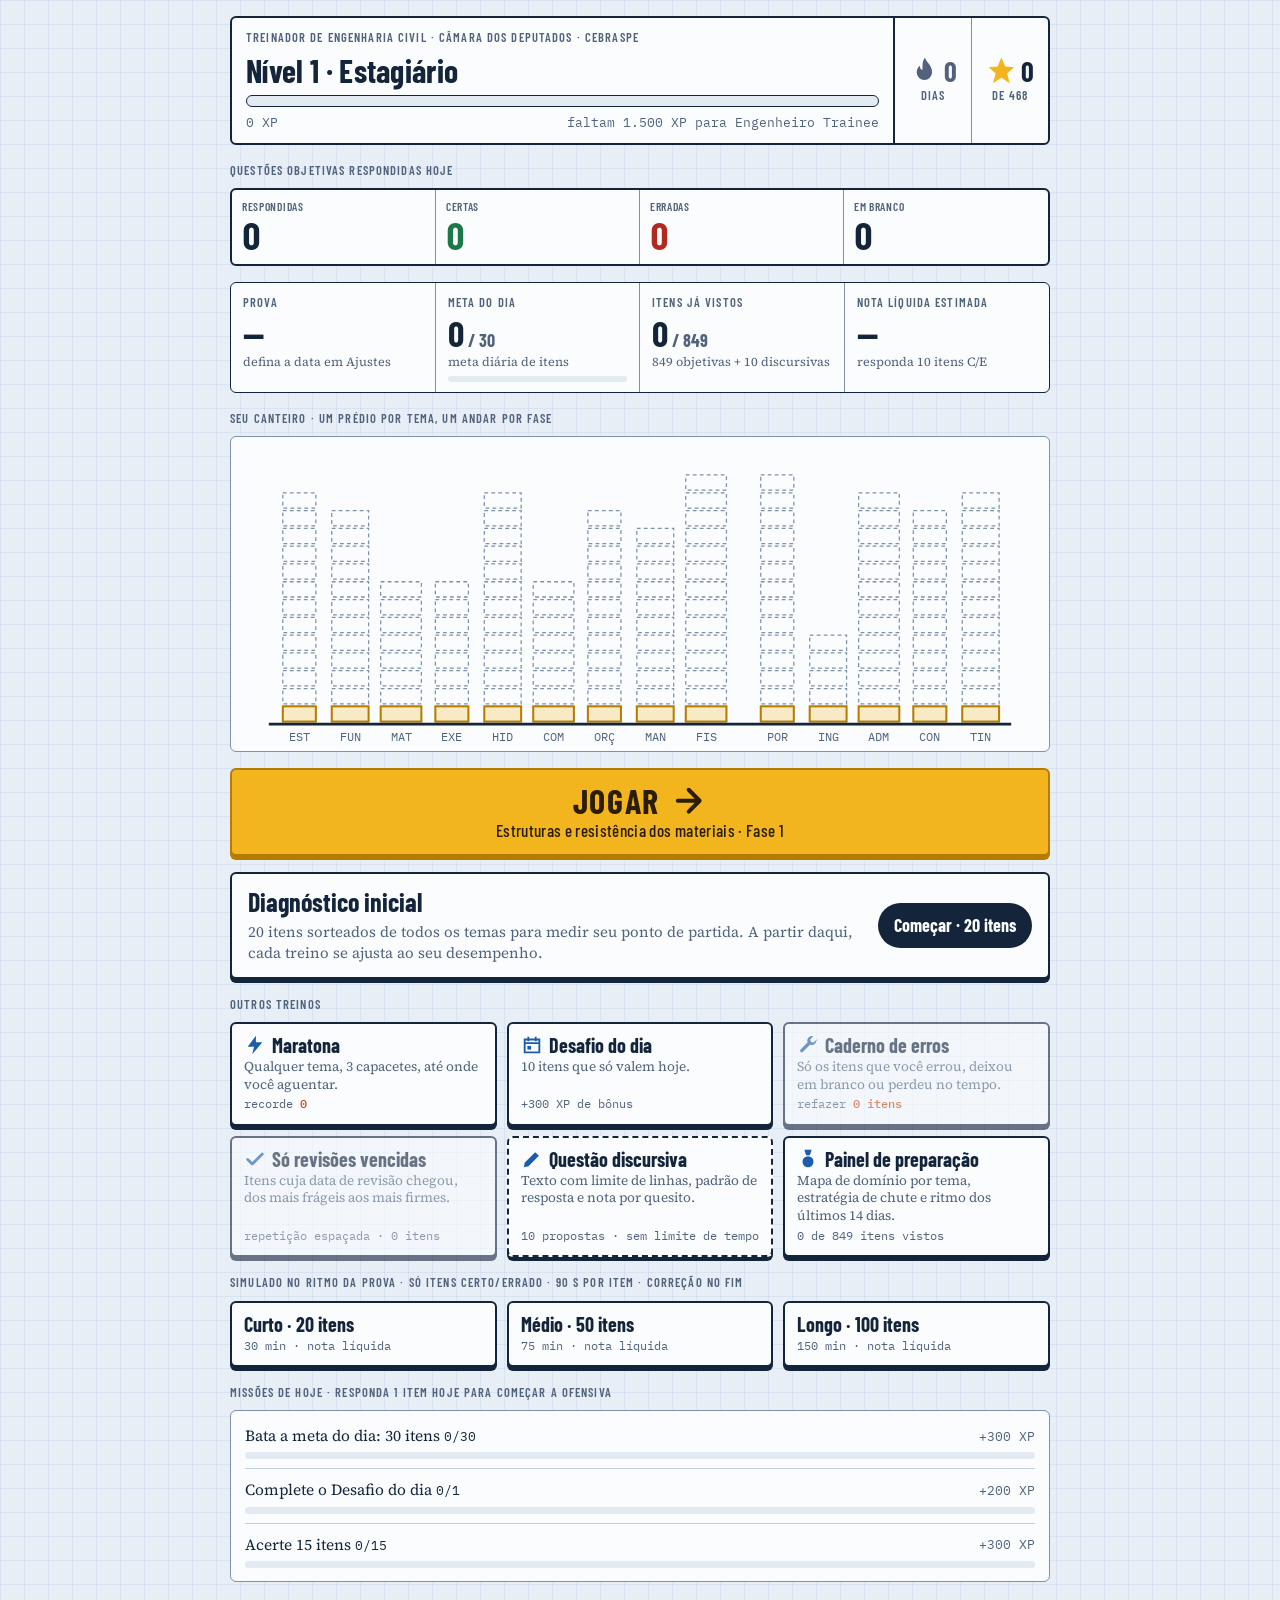
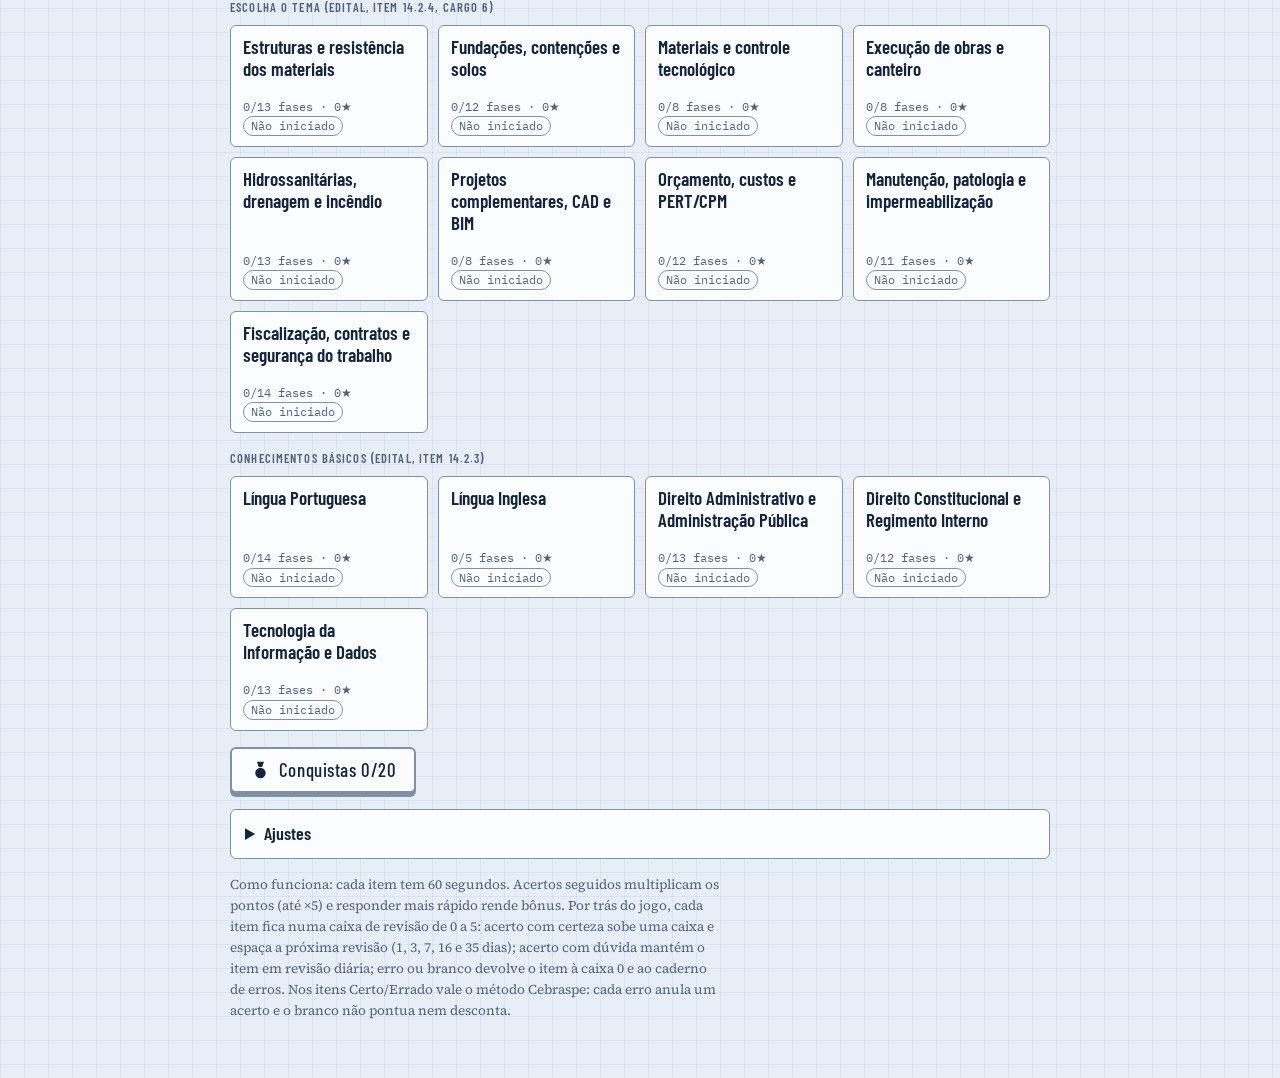
==== commit a646c602: "Acrescenta 137 itens de Conhecimentos Básicos 37 itens das provas anexadas (Câmara 2003, TRE-BA 2010" ====
--- a/index.html
+++ b/index.html
@@ -15,6 +15,7 @@
 <div id="toasts" aria-live="polite"></div>
 <canvas id="confete" aria-hidden="true"></canvas>
 <script src="js/questoes.js"></script>
+<script src="js/questoes-basicos.js"></script>
 <script src="js/discursivas.js"></script>
 <script src="js/app.js"></script>
 </body>
--- a/css/estilo.css
+++ b/css/estilo.css
@@ -186,7 +186,26 @@
 .estrelinhas .on { color: var(--ouro); }
 .terreo { border-top: 3px solid var(--tinta); padding-top: 6px; font-family: var(--f-dado); font-size: 12px; color: var(--tinta-2); display: flex; justify-content: space-between; gap: 10px; flex-wrap: wrap; }
 
+/* ---------- placar do dia (tela inicial) ---------- */
+.hoje { display: grid; grid-template-columns: repeat(4, minmax(0, 1fr)); background: var(--folha); border: 2px solid var(--tinta); border-radius: var(--raio); overflow: hidden; }
+.hoje > div { padding: 8px 10px; display: flex; flex-direction: column; gap: 0; min-width: 0; border-right: 1px solid var(--linha-forte); }
+.hoje > div:last-child { border-right: none; }
+.hoje .rot { font-size: 11.5px; letter-spacing: .06em; white-space: nowrap; overflow: hidden; text-overflow: ellipsis; }
+.hoje strong { font-family: var(--f-titulo); font-size: clamp(28px, 8vw, 38px); font-weight: 700; line-height: 1.05; font-variant-numeric: tabular-nums; }
+.hoje .c strong { color: var(--certo); } .hoje .e strong { color: var(--errado); }
+
 /* ---------- HUD da partida ---------- */
+/* Placar e cronômetro ficam presos ao topo enquanto a questão rola por baixo. */
+.topo-fixo {
+  position: sticky; top: env(safe-area-inset-top, 0px); z-index: 12;
+  display: flex; flex-direction: column; gap: 8px; padding-block: 8px 6px;
+  background: var(--fundo); box-shadow: 0 0 0 100vmax var(--fundo); clip-path: inset(0 -100vmax);
+  border-bottom: 1.5px solid var(--linha-forte);
+}
+body::before { content: ""; position: fixed; inset: 0 0 auto; height: env(safe-area-inset-top, 0px); z-index: 13; background: var(--fundo); }
+:root:has(.topo-fixo) { scroll-padding-top: 150px; }
+/* avisos descem para não cobrir o placar fixo */
+:root:has(.topo-fixo) #toasts { top: calc(env(safe-area-inset-top, 0px) + 132px); }
 .hud { display: flex; align-items: center; gap: 10px 14px; flex-wrap: wrap; }
 .hud-sair { background: none; border: 1.5px solid var(--linha-forte); border-radius: 999px; padding: 4px 12px; font-family: var(--f-titulo); font-size: 15px; font-weight: 600; display: inline-flex; align-items: center; gap: 4px; }
 .pips { display: flex; gap: 3px; flex: 1 1 50px; min-width: 40px; }
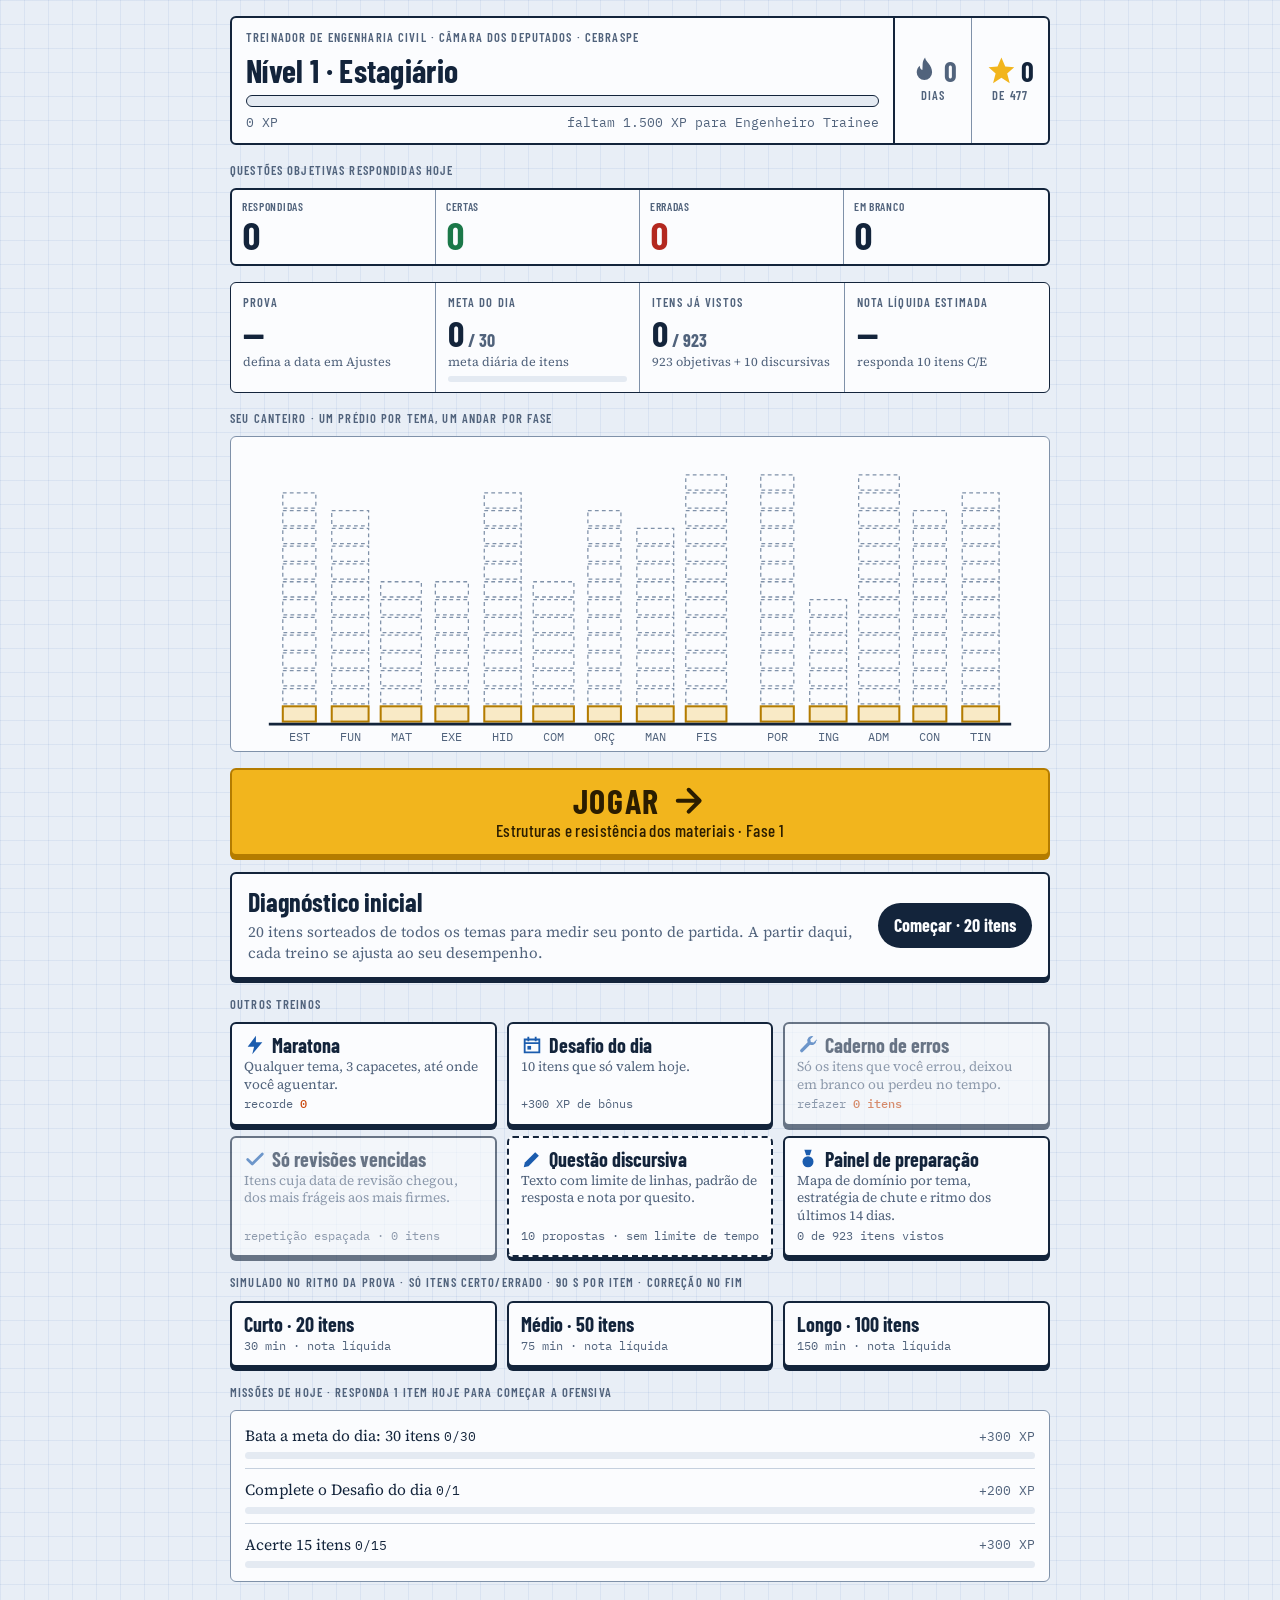
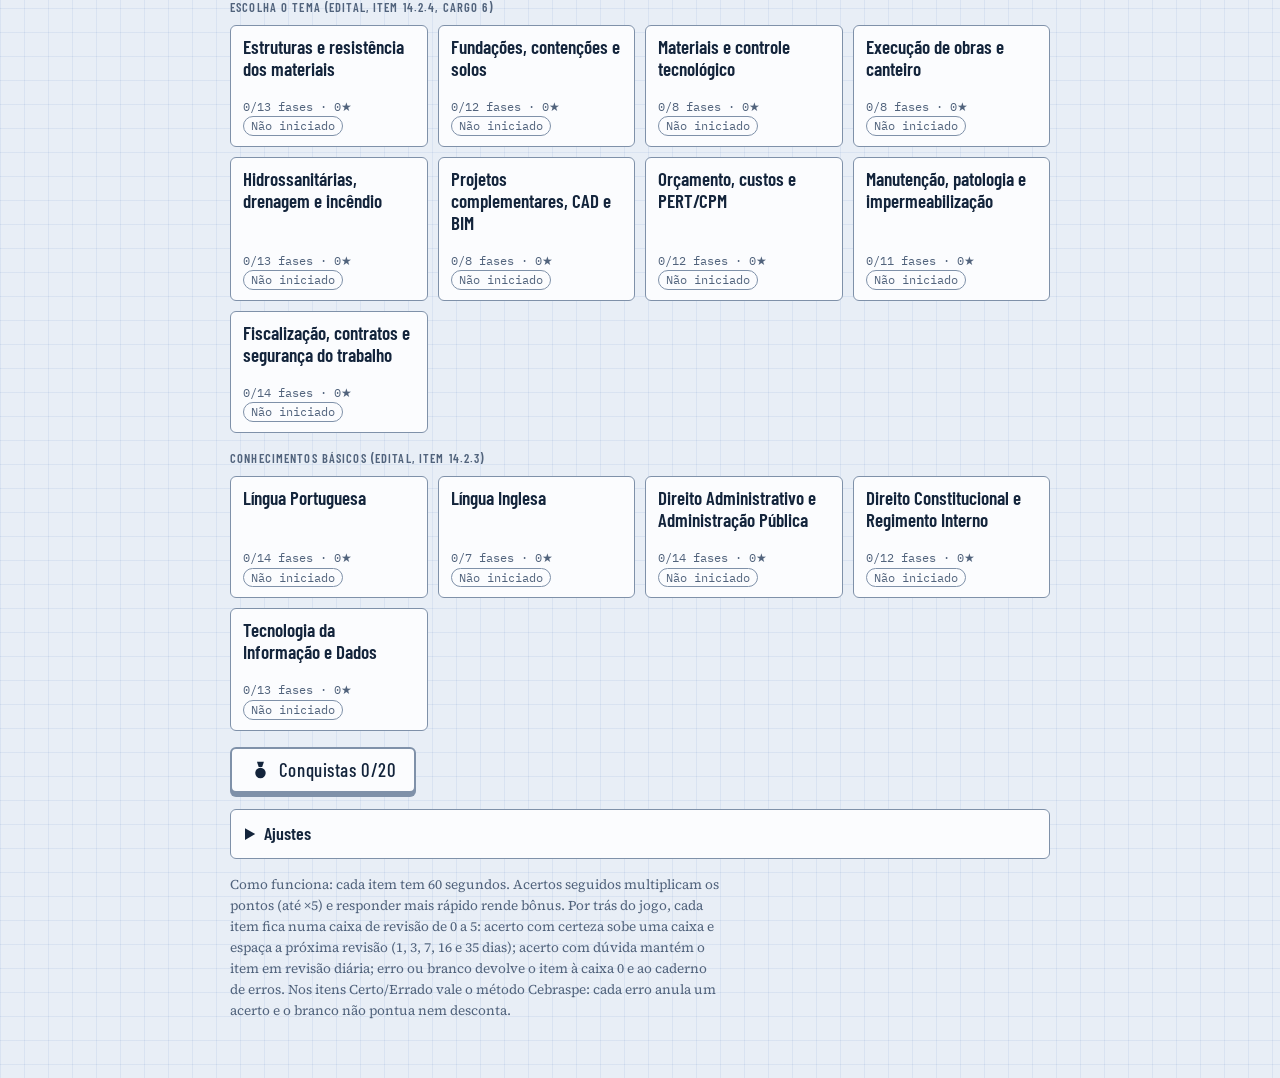
==== commit b963dbee: "Treinador: 78 itens reais da Câmara 2025 (Conhecimentos Gerais) com gabarito oficial Co-Authored-By:" ====
--- a/index.html
+++ b/index.html
@@ -16,6 +16,7 @@
 <canvas id="confete" aria-hidden="true"></canvas>
 <script src="js/questoes.js"></script>
 <script src="js/questoes-basicos.js"></script>
+<script src="js/questoes-camara2025.js"></script>
 <script src="js/discursivas.js"></script>
 <script src="js/app.js"></script>
 </body>
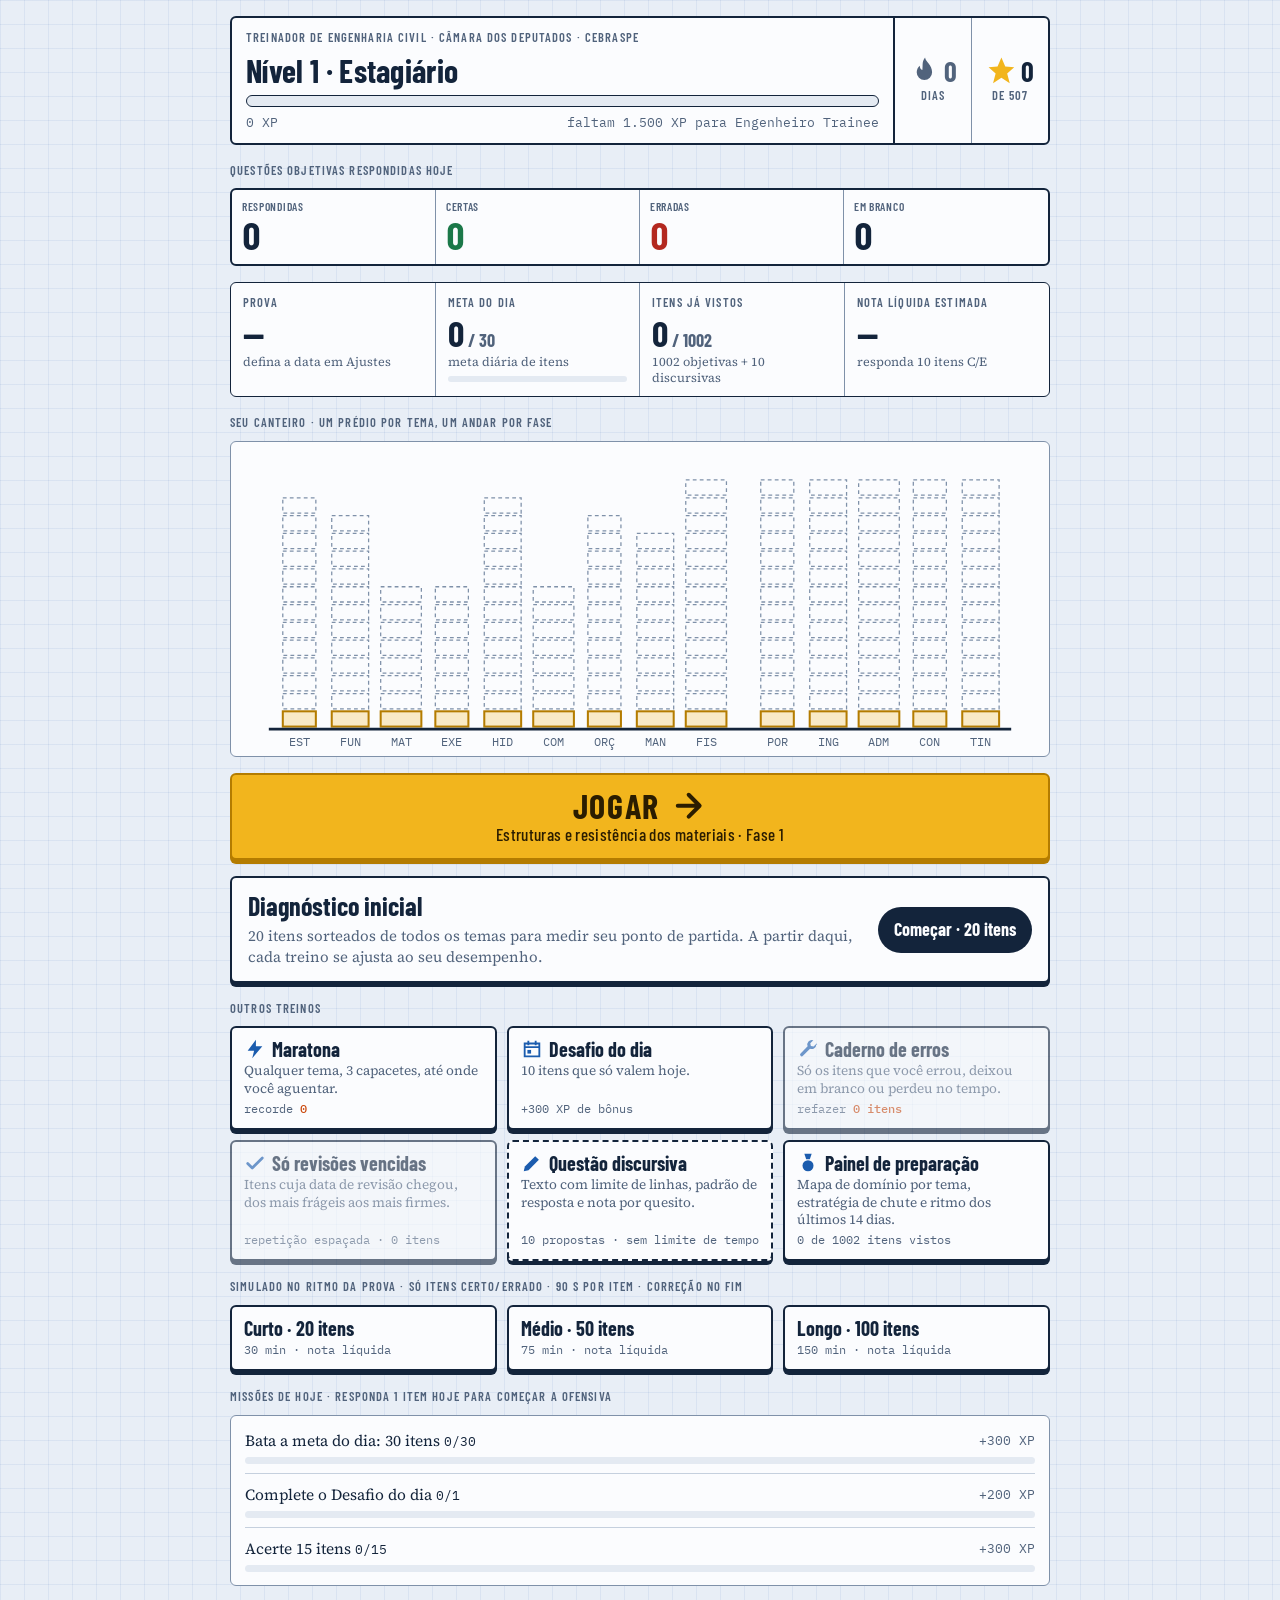
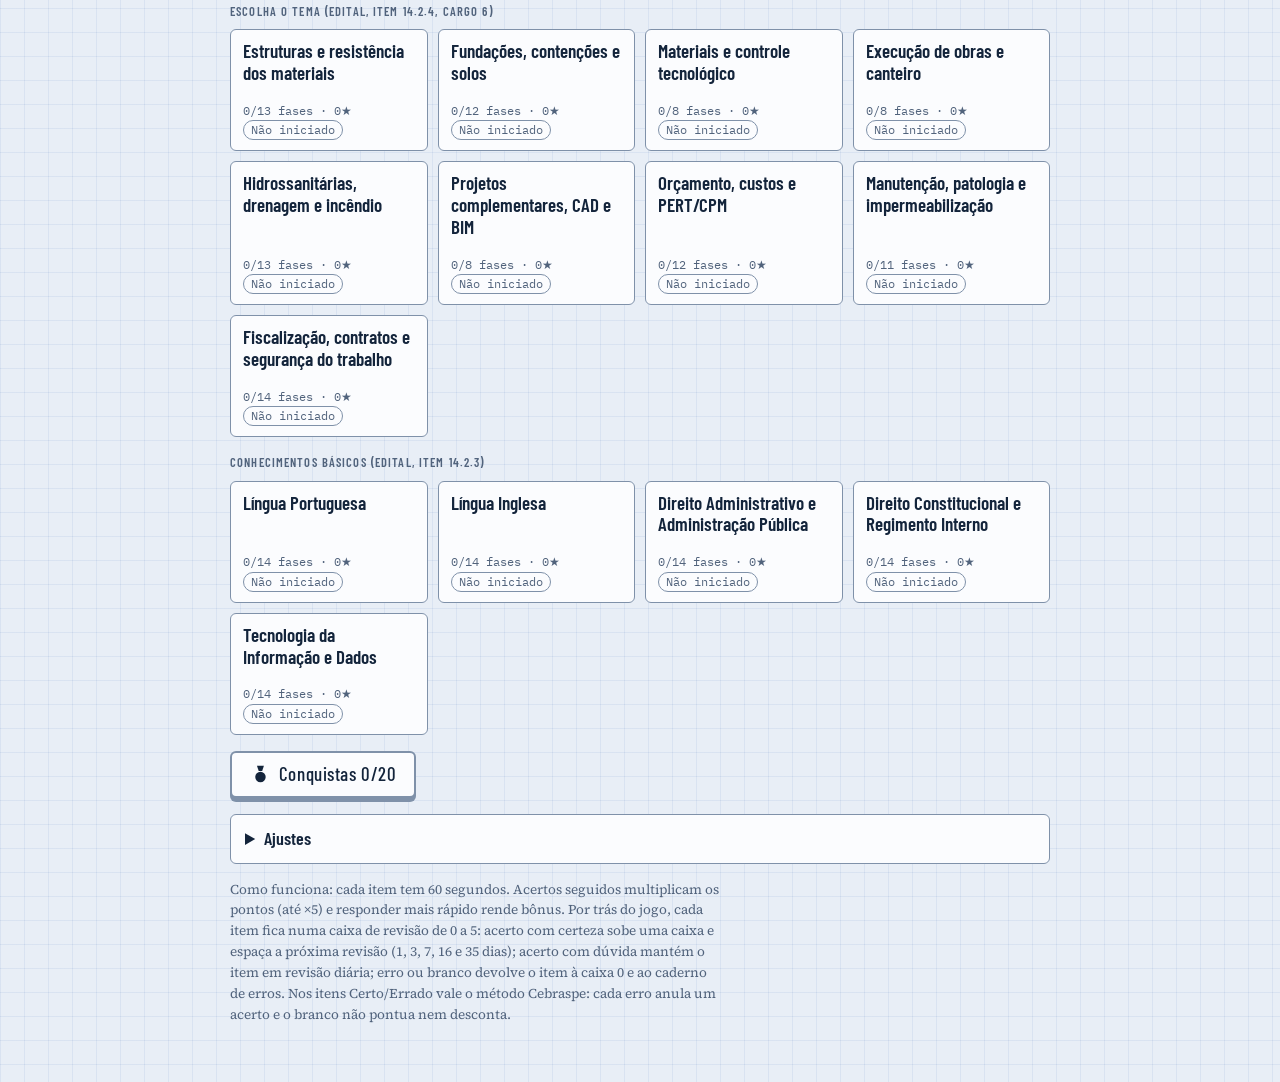
==== commit 630d51be: "Treinador: Língua Inglesa equilibrada (Câmara 2003 + inéditas) Co-Authored-By: Claude Opus 5.5 <nore" ====
--- a/index.html
+++ b/index.html
@@ -17,6 +17,7 @@
 <script src="js/questoes.js"></script>
 <script src="js/questoes-basicos.js"></script>
 <script src="js/questoes-camara2025.js"></script>
+<script src="js/questoes-ingles.js"></script>
 <script src="js/discursivas.js"></script>
 <script src="js/app.js"></script>
 </body>
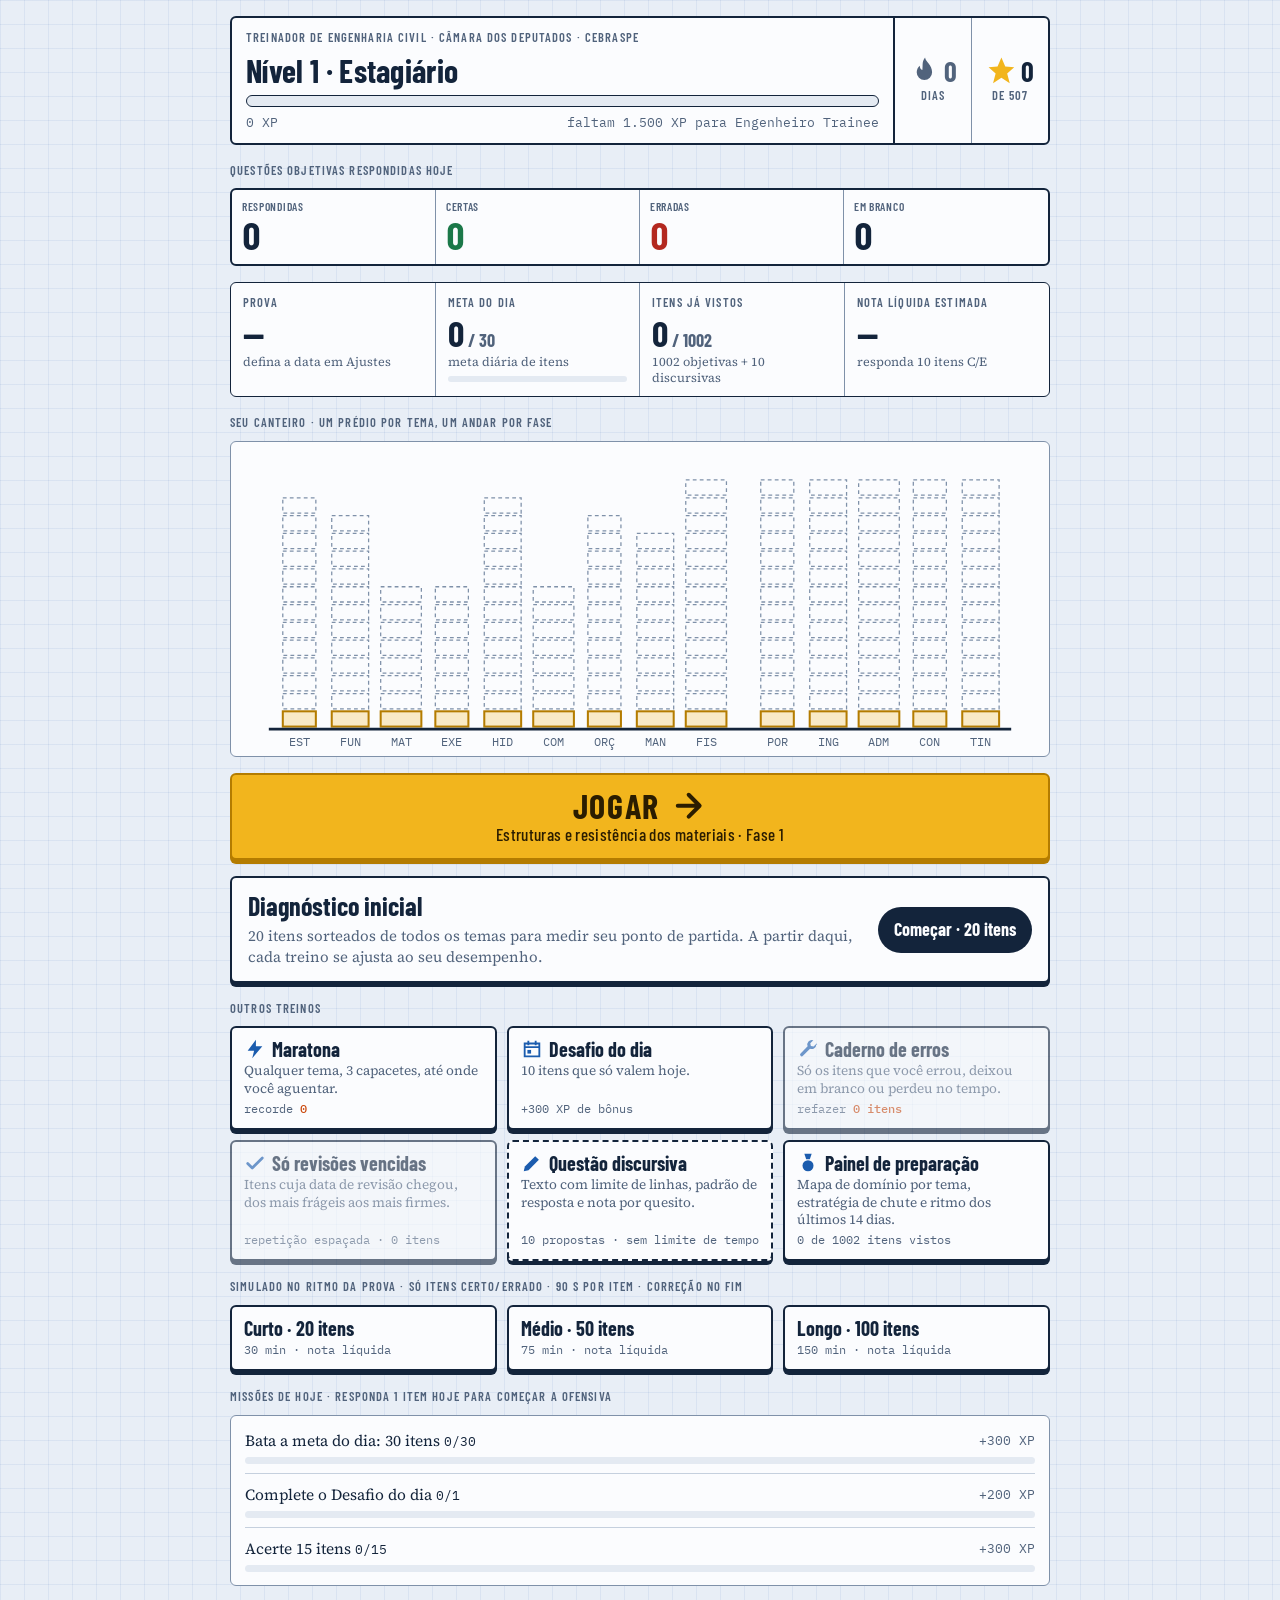
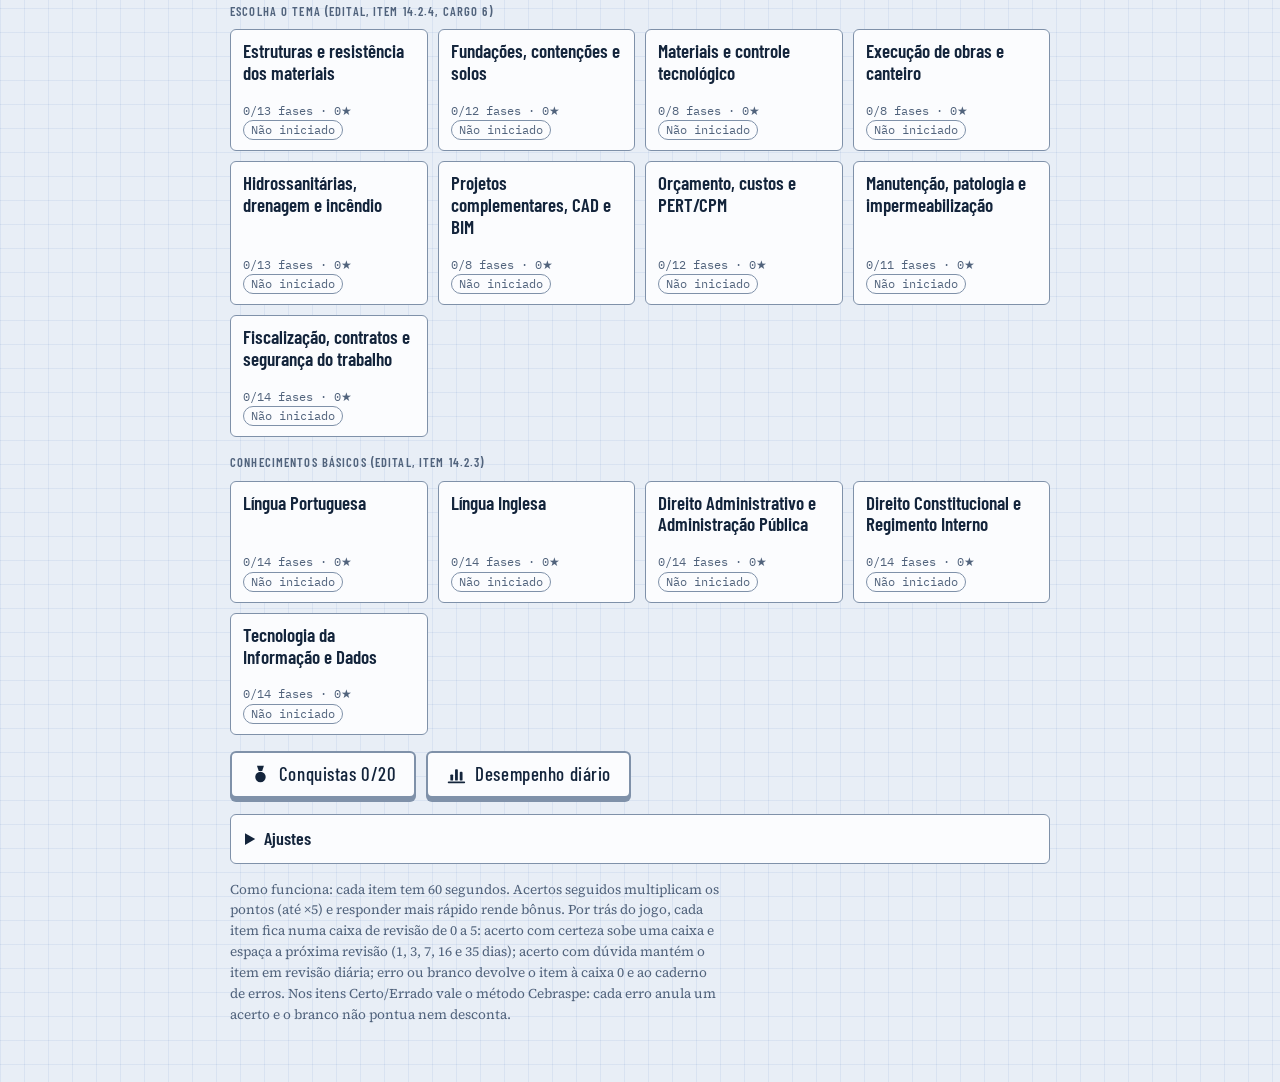
==== commit ec4a3030: "Treinador: todas as questões legíveis em até 30 segundos Questões com texto longo passam a trazer só" ====
--- a/index.html
+++ b/index.html
@@ -18,6 +18,7 @@
 <script src="js/questoes-basicos.js"></script>
 <script src="js/questoes-camara2025.js"></script>
 <script src="js/questoes-ingles.js"></script>
+<script src="js/ajustes-leitura.js"></script>
 <script src="js/discursivas.js"></script>
 <script src="js/app.js"></script>
 </body>
--- a/css/estilo.css
+++ b/css/estilo.css
@@ -20,6 +20,7 @@
   --errado: #b3281f;
   --errado-suave: #f9e3e0;
   --neutro-suave: #e4eaf2;
+  --g-certo: #1b7849; --g-errado: #e8806f; --g-branco: #9aa8bb;
   --sombra: rgba(19, 36, 59, .22);
   --f-titulo: "Barlow Condensed", "Arial Narrow", "Roboto Condensed", sans-serif;
   --f-texto: "Source Serif 4", Georgia, "Times New Roman", serif;
@@ -32,6 +33,7 @@
     --linha: #27497a; --linha-forte: #5f82b3; --azul: #8fc0ff; --azul-suave: #1b3e70; --ouro: #ffc93c; --ouro-esc: #b98500;
     --sobre-ouro: #2b1d00; --laranja: #ff9457; --laranja-suave: #47301f; --certo: #6fdba2; --certo-suave: #14463a; --errado: #ff9086;
     --errado-suave: #4b2937; --neutro-suave: #193765; --sombra: rgba(0, 0, 0, .4); color-scheme: dark;
+  --g-certo: #2a8556; --g-errado: #ee8a7d; --g-branco: #6c84a6;
   }
 }
 :root[data-theme="dark"] {
@@ -39,6 +41,7 @@
   --linha: #27497a; --linha-forte: #5f82b3; --azul: #8fc0ff; --azul-suave: #1b3e70; --ouro: #ffc93c; --ouro-esc: #b98500;
   --sobre-ouro: #2b1d00; --laranja: #ff9457; --laranja-suave: #47301f; --certo: #6fdba2; --certo-suave: #14463a; --errado: #ff9086;
   --errado-suave: #4b2937; --neutro-suave: #193765; --sombra: rgba(0, 0, 0, .4); color-scheme: dark;
+  --g-certo: #2a8556; --g-errado: #ee8a7d; --g-branco: #6c84a6;
 }
 
 * { box-sizing: border-box; }
@@ -483,3 +486,50 @@
   .temas { grid-template-columns: 1fr 1fr; }
   .tema .nome { font-size: 17px; }
 }
+
+/* ---------- desempenho diário ---------- */
+.periodos { display: flex; flex-wrap: wrap; gap: 6px; }
+.periodos .per { font-family: var(--f-titulo); font-weight: 600; font-size: 15px; letter-spacing: .03em; padding: 6px 12px; min-height: 36px;
+  border: 1.5px solid var(--linha-forte); border-radius: 999px; background: var(--folha); color: var(--tinta); cursor: pointer; }
+.periodos .per.ativo { background: var(--tinta); border-color: var(--tinta); color: var(--folha); }
+.periodos .per:focus-visible { outline: 3px solid var(--azul); outline-offset: 2px; }
+.grafico-box { position: relative; width: 100%; min-width: 0; }
+.grafico-box svg { display: block; touch-action: pan-y; }
+.grafico-box svg:focus-visible { outline: 2px solid var(--azul); outline-offset: 2px; border-radius: 4px; }
+.grafico-box .eixo { fill: var(--tinta-2); font-family: var(--f-dado); font-size: 11px; }
+.grafico-box .meta-t { fill: var(--azul); }
+.grafico-box .grade-l { stroke: var(--linha); stroke-width: 1; opacity: .7; }
+.grafico-box .base-l { stroke: var(--linha-forte); stroke-width: 1; }
+.grafico-box .meta-l { stroke: var(--azul); stroke-width: 1.2; stroke-dasharray: 4 3; }
+.grafico-box .seg-c { fill: var(--g-certo); } .grafico-box .seg-e { fill: var(--g-errado); } .grafico-box .seg-b { fill: var(--g-branco); }
+.grafico-box .seg-0 { fill: var(--linha); }
+.grafico-box .foco { fill: var(--azul); opacity: .09; pointer-events: none; }
+.grafico-box .linha-acerto { fill: none; stroke: var(--azul); stroke-width: 2; stroke-linejoin: round; stroke-linecap: round; }
+.grafico-box .ponto { fill: var(--azul); stroke: var(--folha); stroke-width: 2; }
+.grafico-box .mira { stroke: var(--linha-forte); stroke-width: 1; stroke-dasharray: 3 3; pointer-events: none; }
+.grafico-box .dica { position: absolute; top: 0; z-index: 3; pointer-events: none; display: flex; flex-direction: column; gap: 2px;
+  background: var(--folha); color: var(--tinta); border: 1.5px solid var(--tinta); border-radius: var(--raio); padding: 7px 10px;
+  font-family: var(--f-dado); font-size: 12px; line-height: 1.35; box-shadow: 0 4px 14px var(--sombra); white-space: nowrap; }
+.grafico-box .dica[hidden] { display: none; }
+.grafico-box .dica b { font-family: var(--f-titulo); font-size: 14px; letter-spacing: .02em; }
+.sw, .legenda i.sw-c, .legenda i.sw-e, .legenda i.sw-b { border-radius: 2px; }
+.sw { display: inline-block; width: 9px; height: 9px; margin-right: 6px; vertical-align: 0; }
+.sw-c { background: var(--g-certo); } .sw-e { background: var(--g-errado); } .sw-b { background: var(--g-branco); }
+.legenda i.sw-meta { height: 0; width: 16px; border-top: 2px dashed var(--azul); vertical-align: 3px; background: none; }
+.registro td:first-child { white-space: nowrap; }
+.registro .col-temas { font-size: 13.5px; color: var(--tinta-2); white-space: nowrap; }
+.registro .col-temas .mais { font-family: var(--f-dado); font-size: 12px; }
+.legenda i.sw-linha { height: 0; width: 16px; border-top: 2px solid var(--azul); vertical-align: 3px; background: none; }
+.meta-ok { color: var(--certo); display: inline-flex; vertical-align: -2px; }
+.meta-ok .ic { width: 14px; height: 14px; }
+.grafico-box .ref-l { stroke: var(--tinta-2); stroke-width: 1.2; stroke-dasharray: 4 3; }
+.legenda i.sw-ref { height: 0; width: 16px; border-top: 2px dashed var(--tinta-2); vertical-align: 3px; background: none; }
+
+/* ---------- cópia do progresso ---------- */
+.copia { display: flex; flex-direction: column; gap: 8px; padding: 10px 14px 12px; border-top: 1px solid var(--linha); font-size: 14.5px; }
+.copia p { max-width: 62ch; }
+.copia textarea { width: 100%; min-height: 0; height: 96px; font-family: var(--f-dado); font-size: 12px; padding: 6px 8px; background: var(--folha); color: var(--tinta); border: 1px solid var(--linha-forte); border-radius: 4px; resize: vertical; }
+.copia input[type=file] { font: inherit; font-size: 14px; max-width: 100%; }
+.copia-acoes { display: flex; flex-wrap: wrap; gap: 8px; }
+.copia-msg { font-family: var(--f-dado); font-size: 12.5px; color: var(--certo); }
+.copia-msg.erro { color: var(--errado); }
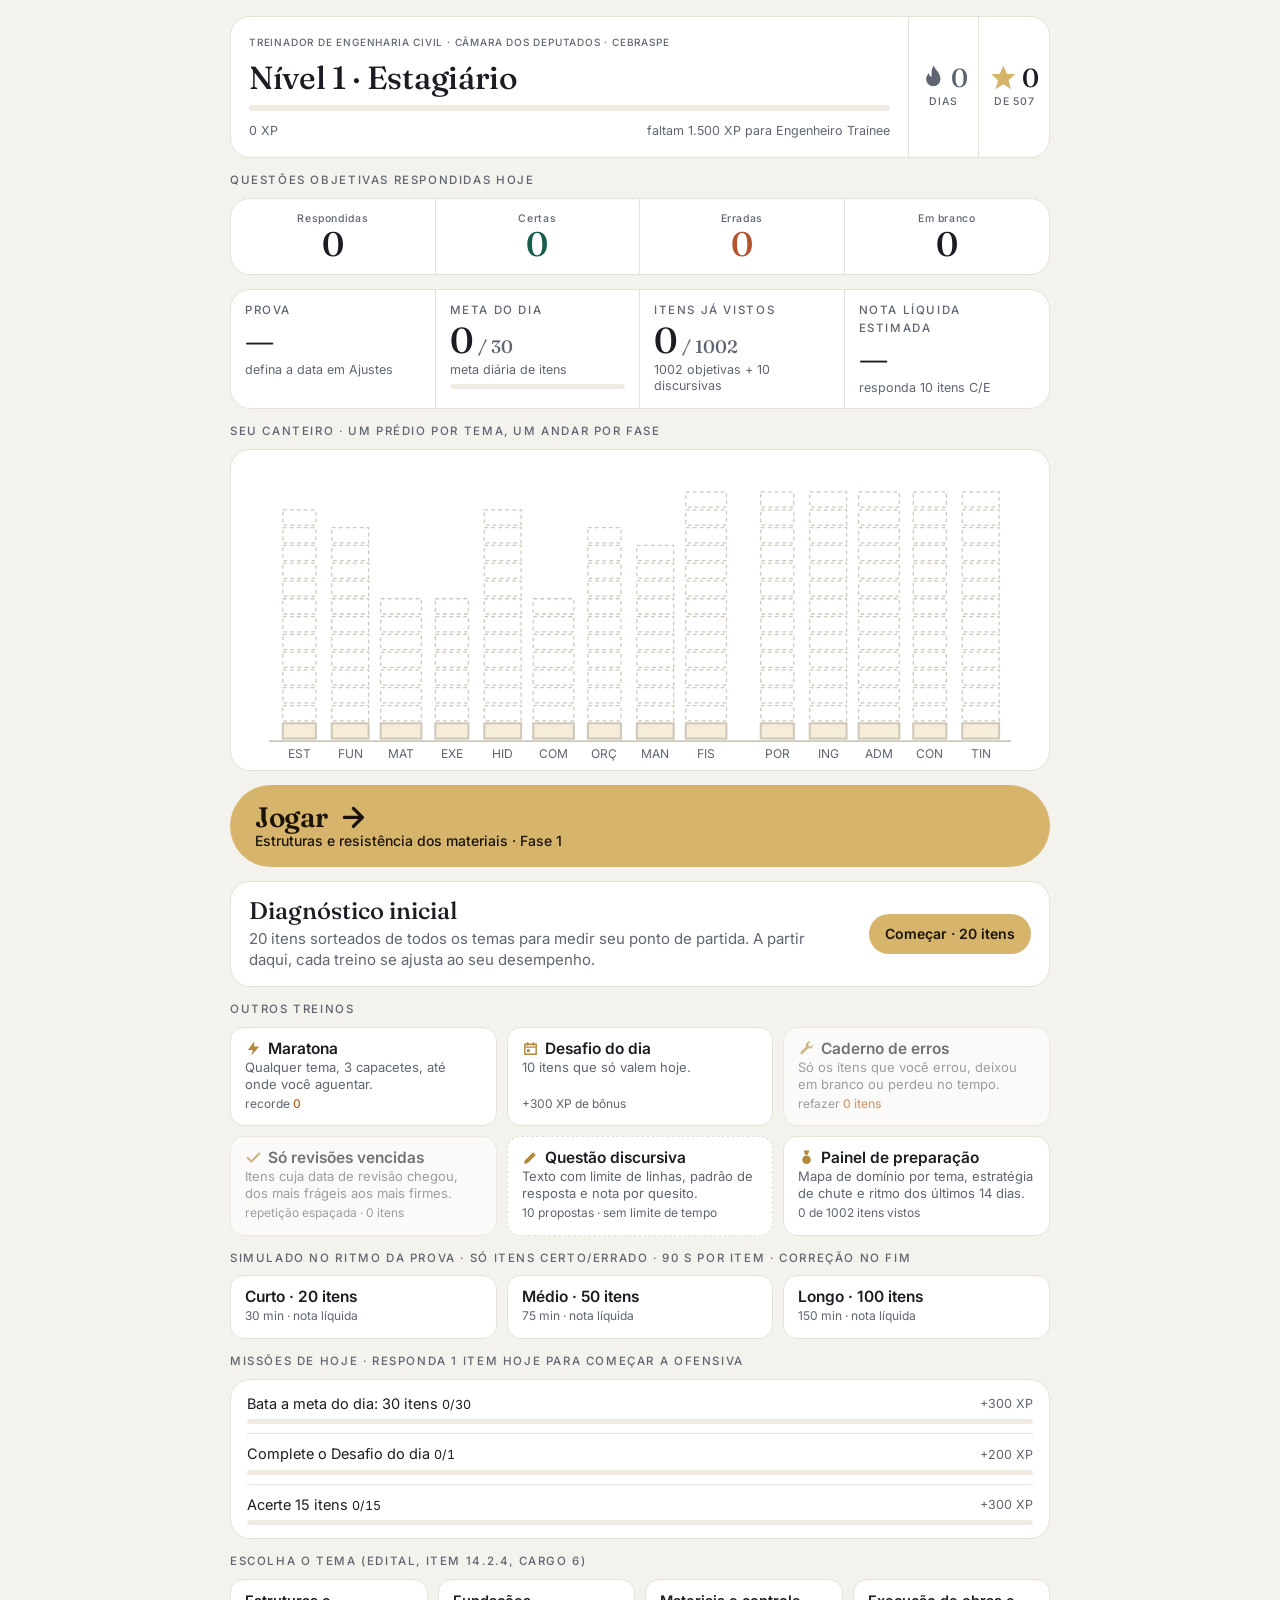
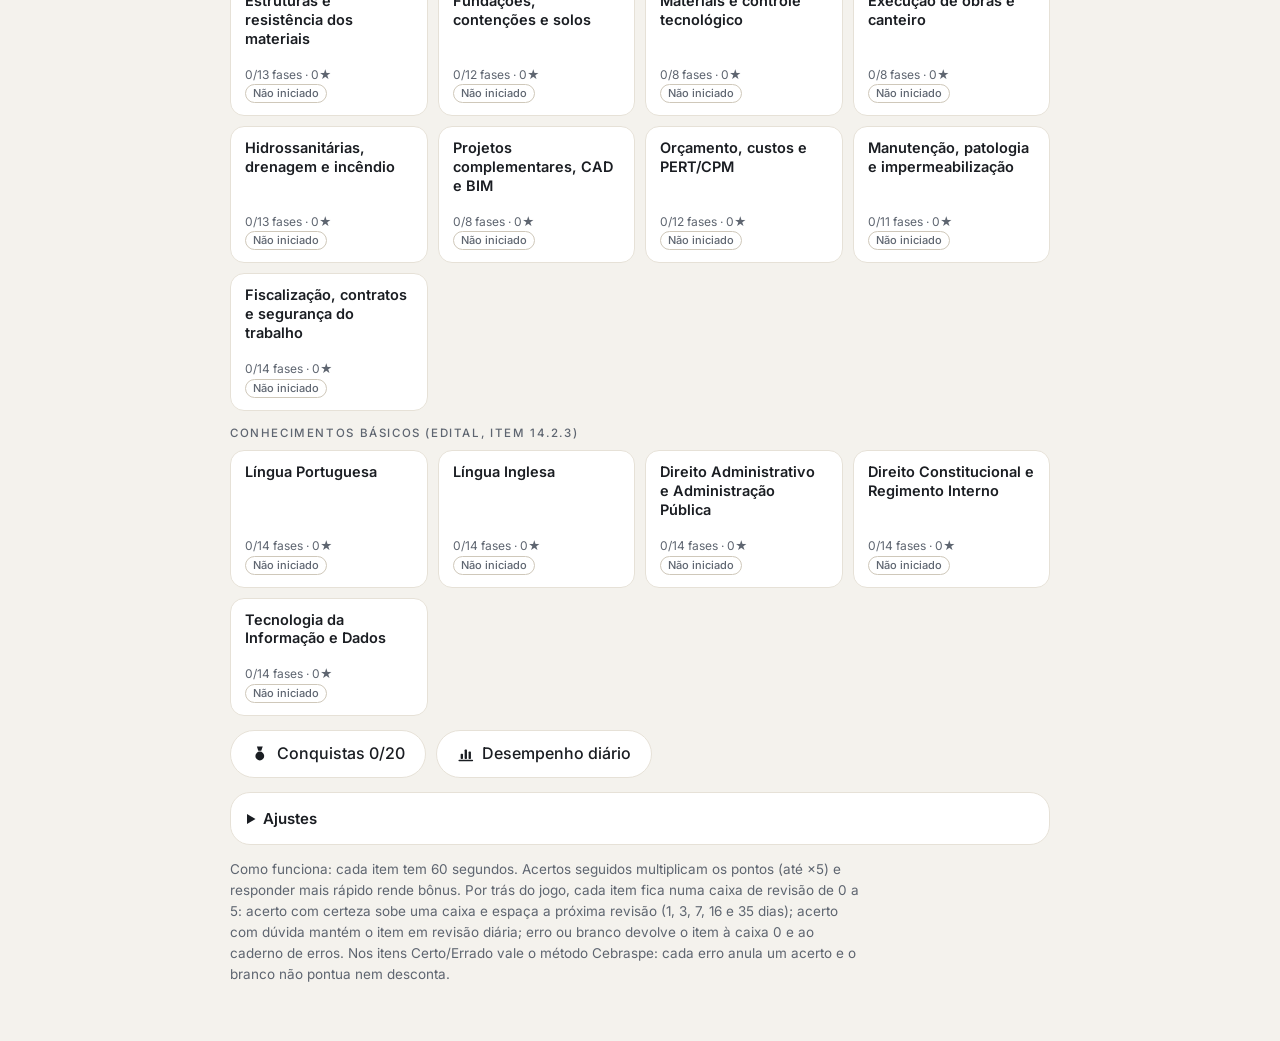
==== commit 4fbdf6a4: "Leva o tema Marfim & Latão ao repositório e ao app de celular Incorpora o tema publicado no artefato" ====
--- a/index.html
+++ b/index.html
@@ -7,8 +7,9 @@
 <meta name="claude:viewport-fit-sides" content="cover">
 <link rel="preconnect" href="https://fonts.googleapis.com">
 <link rel="preconnect" href="https://fonts.gstatic.com" crossorigin>
-<link rel="stylesheet" href="https://fonts.googleapis.com/css2?family=Barlow+Condensed:wght@500;600;700&family=IBM+Plex+Mono:wght@400;500&family=Source+Serif+4:ital,opsz,wght@0,8..60,400;0,8..60,600;1,8..60,400&display=swap">
+<link rel="stylesheet" href="https://fonts.googleapis.com/css2?family=Fraunces:ital,opsz,wght@0,9..144,400..600;1,9..144,400..600&family=Inter:wght@400..700&display=swap">
 <link rel="stylesheet" href="css/estilo.css">
+<link rel="stylesheet" href="css/tema-marfim.css">
 </head>
 <body>
 <main class="pagina" id="app"></main>
--- a/css/tema-marfim.css
+++ b/css/tema-marfim.css
@@ -0,0 +1,233 @@
+/* ==========================================================================
+   Tema "Opção A": Marfim & Latão (claro) / Grafite & Latão (escuro).
+   Camada aplicada por cima do estilo original; segue o tema do celular.
+   ========================================================================== */
+:root {
+  --fundo: #F4F2ED; --grade: transparent; --folha: #FFFFFF; --tinta: #1A1D22; --tinta-2: #5E6570;
+  --linha: #E6E1D7; --linha-forte: #CFC8BA; --azul: #3E5574; --azul-suave: #E9EDF2;
+  --ouro: #D6B46C; --ouro-esc: #B08A3A; --sobre-ouro: #1A1407; --laranja: #B4632A; --laranja-suave: #F6E9DE;
+  --certo: #155E4B; --certo-suave: #E2F2EC; --errado: #B4532F; --errado-suave: #F7E6DF; --neutro-suave: #EFEBE3;
+  --g-certo: #2E8C71; --g-errado: #D98468; --g-branco: #B9B2A4; --sombra: rgba(26, 29, 34, .12);
+  --f-titulo: "Fraunces", Georgia, serif;
+  --f-texto: "Inter", system-ui, sans-serif;
+  --f-dado: "Inter", system-ui, sans-serif;
+  --f-ui: "Inter", system-ui, sans-serif;
+  --raio: 20px; --raio-p: 14px;
+  --borda: 1px solid var(--linha);
+}
+@media (prefers-color-scheme: dark) {
+  :root:not([data-theme="light"]) {
+    --fundo: #101318; --folha: #181C23; --tinta: #EEEAE2; --tinta-2: #A3ABB6;
+    --linha: #262C35; --linha-forte: #3A424D; --azul: #9DB0C8; --azul-suave: #222A36;
+    --ouro: #D6B46C; --ouro-esc: #A88A45; --sobre-ouro: #1A1407; --laranja: #E3A35F; --laranja-suave: #3A2B1C;
+    --certo: #7DD3B8; --certo-suave: #16302A; --errado: #E0785A; --errado-suave: #3A2420; --neutro-suave: #20252D;
+    --g-certo: #5FB89C; --g-errado: #E0785A; --g-branco: #5E6B7D; --sombra: rgba(0, 0, 0, .45);
+  }
+}
+:root[data-theme="dark"] {
+    --fundo: #101318; --folha: #181C23; --tinta: #EEEAE2; --tinta-2: #A3ABB6;
+    --linha: #262C35; --linha-forte: #3A424D; --azul: #9DB0C8; --azul-suave: #222A36;
+    --ouro: #D6B46C; --ouro-esc: #A88A45; --sobre-ouro: #1A1407; --laranja: #E3A35F; --laranja-suave: #3A2B1C;
+    --certo: #7DD3B8; --certo-suave: #16302A; --errado: #E0785A; --errado-suave: #3A2420; --neutro-suave: #20252D;
+    --g-certo: #5FB89C; --g-errado: #E0785A; --g-branco: #5E6B7D; --sombra: rgba(0, 0, 0, .45);
+}
+
+/* ---------- base ---------- */
+body { background-image: none; font-family: var(--f-texto); font-size: 16px; line-height: 1.55; -webkit-font-smoothing: antialiased; }
+h1, h2, h3 { font-family: var(--f-titulo); font-weight: 500; letter-spacing: -.01em; }
+.rot { font-family: var(--f-ui); font-weight: 500; font-size: 11.5px; letter-spacing: .14em; }
+.dado { font-family: var(--f-dado); }
+.pagina { gap: 14px; }
+@media (prefers-reduced-motion: no-preference) {
+  .pagina > * { animation: entra-a .32s cubic-bezier(.2, .8, .2, 1) both; }
+  @keyframes entra-a { from { opacity: 0; transform: translateY(8px); } to { opacity: 1; transform: none; } }
+}
+
+/* ---------- botões: pílulas, sem sombra dura ---------- */
+.btn {
+  border: var(--borda); border-radius: 999px; box-shadow: none; background: var(--folha);
+  font-family: var(--f-ui); font-size: 16px; font-weight: 600; letter-spacing: 0; padding: 12px 20px; min-height: 48px;
+  transition: transform .15s ease, background-color .2s ease, opacity .2s ease;
+}
+.btn:active:not(:disabled) { transform: scale(.98); box-shadow: none; }
+.btn.prim { background: var(--ouro); color: var(--sobre-ouro); border-color: transparent; box-shadow: none; }
+.btn.prim:active:not(:disabled) { box-shadow: none; }
+.btn.sec { border: var(--borda); box-shadow: none; }
+.btn.sec:active:not(:disabled) { box-shadow: none; }
+.btn.grande { font-size: 18px; padding: 14px 24px; }
+.btn.cta { align-items: flex-start; text-align: left; padding: 16px 24px; flex-direction: column; }
+.cta-t { font-family: var(--f-titulo); font-size: 28px; font-weight: 600; text-transform: none; letter-spacing: -.01em; }
+.cta-s { font-family: var(--f-ui); font-size: 14px; font-weight: 500; letter-spacing: 0; }
+.btn-link { color: var(--azul); font-family: var(--f-ui); }
+.btn-mini { border: var(--borda); font-family: var(--f-ui); font-size: 13.5px; font-weight: 500; padding: 6px 14px; min-height: 36px; }
+.btn-mini:hover { border-color: var(--linha-forte); background: var(--neutro-suave); }
+
+/* ---------- cartões ---------- */
+.jogador, .hoje, .canteiro, .missoes, .folha, .correcao, .resultado, .kpis, .tabela-wrap, .cartao, .ajustes-box, details.item {
+  border: var(--borda); border-radius: var(--raio); box-shadow: none;
+}
+.jogador { grid-template-columns: 1fr auto; overflow: hidden; }
+.jogador .carreira { padding: 18px 18px 16px; gap: 10px; }
+.jogador h1 { font-size: clamp(26px, 6.5vw, 32px); font-weight: 500; }
+.jogador .marcas { border-left: var(--borda); }
+.marca { padding: 10px 14px; gap: 2px; }
+.marca + .marca { border-left: var(--borda); }
+.marca strong { font-family: var(--f-titulo); font-weight: 500; font-size: 26px; }
+.marca .rot { font-size: 10.5px; letter-spacing: .08em; }
+.barra-xp { height: 6px; border: none; background: var(--neutro-suave); }
+.barra-xp i { border-radius: 999px; }
+.xp-legenda { font-size: 12.5px; }
+
+.hoje > div { padding: 12px 10px; border-right: var(--borda); align-items: center; text-align: center; }
+.hoje .rot { font-size: 10.5px; letter-spacing: .06em; text-transform: none; }
+.hoje strong { font-family: var(--f-titulo); font-weight: 500; font-size: clamp(26px, 7vw, 34px); }
+
+.canteiro { padding: 14px 10px 6px; }
+.canteiro .a1 { fill: var(--g-branco); stroke: none; }
+.canteiro .a3 { fill: var(--tinta); stroke: none; }
+.canteiro .chao { stroke: var(--linha-forte); stroke-width: 1.5; }
+.canteiro .a0 { stroke: var(--linha-forte); }
+
+/* ---------- modos, missões, temas ---------- */
+.modo {
+  border: var(--borda); border-radius: var(--raio-p); box-shadow: none; padding: 12px 14px;
+  transition: transform .15s ease, background-color .2s ease;
+}
+.modo:active:not(:disabled) { transform: scale(.98); box-shadow: none; }
+.modo:hover:not(:disabled) { background: var(--neutro-suave); }
+.modo .nome { font-family: var(--f-ui); font-size: 15.5px; font-weight: 600; }
+.modo .nome .ic { color: var(--ouro-esc); }
+.modo .desc { font-size: 13px; }
+.modo.alerta { border-color: var(--errado); box-shadow: none; }
+.missoes { padding: 4px 16px; }
+.missao { font-size: 14.5px; }
+.missao .trilho, .tema .trilho, .medidor { height: 5px; }
+.missao .trilho i { background: var(--ouro); border-radius: 999px; }
+.tema { border: var(--borda); border-radius: var(--raio-p); padding: 12px 14px; transition: background-color .2s ease, border-color .2s ease; }
+.tema:hover { background: var(--neutro-suave); border-color: var(--linha-forte); }
+.tema .nome { font-family: var(--f-ui); font-size: 14.5px; font-weight: 600; line-height: 1.3; }
+.tema .trilho i { border-radius: 999px; }
+.tema.completo { border-color: var(--ouro); }
+.recomendado { border: var(--borda); border-radius: var(--raio); box-shadow: none; padding: 16px 18px; }
+.recomendado:active { transform: scale(.99); box-shadow: none; }
+.recomendado:hover { background: var(--neutro-suave); }
+.recomendado .nome { font-family: var(--f-titulo); font-weight: 500; font-size: 24px; }
+.recomendado .ir { font-family: var(--f-ui); font-size: 14px; font-weight: 600; background: var(--ouro); color: var(--sobre-ouro); }
+
+/* ---------- andares do tema ---------- */
+.topo-tela h2 { font-weight: 500; }
+.andar { border: var(--borda); border-radius: var(--raio-p); transition: background-color .2s ease; }
+.andar .num { font-family: var(--f-titulo); font-weight: 500; }
+.andar .num small, .andar .info b, .andar .acao { font-family: var(--f-ui); }
+.andar .info b { font-size: 15px; }
+.andar .acao { font-size: 12px; font-weight: 600; letter-spacing: .08em; }
+.andar.atual { border: 1.5px solid var(--ouro); box-shadow: none; }
+.terreo { border-top: 1.5px solid var(--linha-forte); }
+
+/* ---------- partida ---------- */
+.topo-fixo { border-bottom: var(--borda); }
+.hud-sair { border: var(--borda); font-family: var(--f-ui); font-size: 14px; font-weight: 500; min-height: 40px; padding: 6px 14px; }
+.pip { height: 6px; border: none; border-radius: 999px; background: var(--linha); }
+.pip.c { background: var(--g-certo); } .pip.e { background: var(--g-errado); } .pip.b { background: var(--g-branco); }
+.pip.atual { border: none; background: var(--tinta); }
+.vidas { color: var(--errado); }
+.combo { font-family: var(--f-ui); font-size: 13.5px; font-weight: 600; border: var(--borda); padding: 4px 12px; }
+.combo.quente { border-color: transparent; }
+.hud .pontos { font-family: var(--f-titulo); font-weight: 500; font-size: 22px; }
+.hud .pontos small { font-family: var(--f-ui); font-size: 11px; }
+.escala-topo .seg { font-family: var(--f-ui); font-weight: 500; font-size: 20px; font-variant-numeric: tabular-nums; }
+.escala .cheio { fill: var(--ouro); }
+.escala .vazio { fill: var(--neutro-suave); stroke: none; }
+
+.folha { padding: 18px clamp(16px, 4vw, 24px) 20px; gap: 14px; }
+.folha .fonte { font-size: 12px; }
+.contexto { background: none; border-left: none; padding: 0; font-size: 14.5px; color: var(--tinta-2); line-height: 1.55; }
+.enunciado { font-family: var(--f-titulo); font-size: 20px; line-height: 1.45; font-weight: 400; }
+
+.btn-resp {
+  border: var(--borda); border-radius: 18px; box-shadow: none; min-height: 58px; padding: 14px 10px;
+  font-family: var(--f-ui); font-size: 17px; font-weight: 600; letter-spacing: 0; text-transform: none;
+  transition: transform .15s ease, background-color .2s ease, border-color .2s ease;
+}
+.btn-resp:active:not(:disabled) { transform: scale(.98); box-shadow: none; }
+.btn-resp:hover:not(:disabled) { background: var(--neutro-suave); }
+.btn-resp:disabled { box-shadow: none; border-color: var(--linha); }
+.btn-resp.escolhida { outline: 2px solid var(--tinta-2); outline-offset: 2px; }
+.btn-resp.gab { border: 2px solid var(--certo); box-shadow: none; }
+.opcao { border: var(--borda); border-radius: var(--raio-p); font-size: 15.5px; transition: background-color .2s ease; }
+.opcao .letra { font-family: var(--f-ui); font-weight: 600; border: 1px solid var(--linha-forte); font-size: 13px; }
+.opcao:hover:not(:disabled) { background: var(--neutro-suave); border-color: var(--linha-forte); }
+.opcao.escolhida { outline: 2px solid var(--tinta-2); }
+.opcao.gab { border-color: var(--certo); }
+.btn-branco { font-family: var(--f-ui); font-size: 14px; color: var(--tinta-2); }
+.seg-ctl { border: var(--borda); }
+.seg-ctl button { font-family: var(--f-ui); font-size: 13.5px; min-height: 36px; }
+.seg-ctl button + button { border-left: var(--borda); }
+
+/* ---------- correção ---------- */
+.correcao { overflow: hidden; }
+.correcao .veredito { border-bottom: none; padding: 16px 18px 4px; background: none !important; }
+.correcao .veredito h2 { font-family: var(--f-titulo); font-weight: 500; font-size: 26px; }
+.correcao.ok { border-color: var(--certo); }
+.correcao.erro { border-color: var(--errado); }
+.ganho { font-family: var(--f-ui); font-size: 14px; font-weight: 600; border: none; padding: 4px 12px; }
+.ganho small { font-size: 11px; letter-spacing: .04em; }
+.correcao .gabarito { font-family: var(--f-ui); font-size: 12.5px; padding: 6px 18px 0; }
+.correcao .just { padding: 8px 18px 12px; font-size: 15.5px; line-height: 1.6; }
+.correcao .acoes { padding: 0 18px 18px; }
+.agenda { margin: 0 18px 14px; border-top: var(--borda); font-family: var(--f-ui); font-size: 12.5px; }
+
+/* ---------- resultado ---------- */
+.resultado { padding: 24px clamp(16px, 4vw, 28px) 26px; }
+.resultado h2 { font-weight: 500; }
+.estrelonas svg.on { color: var(--ouro); stroke: var(--ouro-esc); }
+.placarzao { font-family: var(--f-titulo); font-weight: 500; }
+.placarzao small { font-family: var(--f-ui); font-size: 14px; }
+.recorde { font-family: var(--f-ui); }
+.ganhos div { border-bottom: var(--borda); }
+.ganhos span:last-child { font-family: var(--f-ui); font-variant-numeric: tabular-nums; }
+.promo { font-family: var(--f-titulo); font-weight: 500; font-size: 20px; border: none; border-radius: 999px; padding: 6px 18px; }
+.feito { font-family: var(--f-ui); font-size: 13.5px; font-weight: 500; border: 1px solid var(--ouro); padding: 4px 12px; }
+
+/* ---------- painel, tabelas, conquistas ---------- */
+.kpi { border-right: var(--borda); padding: 12px 14px; }
+.kpi strong { font-family: var(--f-titulo); font-weight: 500; }
+h2.secao { font-weight: 500; font-size: 24px; }
+th, th.num { font-family: var(--f-ui); font-weight: 500; font-size: 11px; letter-spacing: .1em; }
+th, td { border-bottom: var(--borda); }
+.barra { height: 6px; }
+.cartao { padding: 16px 18px; }
+.cartao .grande { font-family: var(--f-titulo); font-weight: 500; font-size: 28px; }
+.cartao .veredito-chute { border-left: none; border-radius: var(--raio-p); padding: 10px 12px; }
+.conq { border: 1px dashed var(--linha-forte); border-radius: var(--raio-p); }
+.conq b { font-family: var(--f-ui); font-size: 15px; font-weight: 600; }
+.conq.tem { border: 1px solid var(--ouro); }
+.conq .selo { border-width: 1.5px; }
+.st { font-family: var(--f-ui); font-size: 11px; font-weight: 500; }
+.chip { font-family: var(--f-ui); }
+.ajustes-box > summary { font-family: var(--f-ui); font-size: 15px; font-weight: 600; padding: 14px 16px; }
+.ajustes input[type=date], .ajustes input[type=number], .nota-q select { font-family: var(--f-ui); border-radius: 10px; border: var(--borda); padding: 6px 8px; }
+.ajustes input[type=checkbox] { accent-color: var(--ouro-esc); }
+.periodos .per { font-family: var(--f-ui); font-size: 13.5px; font-weight: 500; border: var(--borda); }
+.grafico-box .dica { border: var(--borda); border-radius: var(--raio-p); font-family: var(--f-ui); }
+.grafico-box .dica b { font-family: var(--f-ui); font-weight: 600; }
+.copia textarea { border-radius: 12px; border: var(--borda); font-family: ui-monospace, monospace; }
+textarea { border: var(--borda); border-radius: 12px; font-family: var(--f-texto); }
+.quesito-av h3 { font-weight: 500; }
+
+/* ---------- avisos ---------- */
+.toast { font-family: var(--f-ui); font-size: 15px; font-weight: 500; padding: 10px 18px 10px 14px; }
+.toast small { font-family: var(--f-ui); }
+
+.jogador .carreira > .rot { font-size: 10px; letter-spacing: .08em; line-height: 1.45; }
+.marca { min-width: 60px; padding: 10px 10px; }
+/* ---------- foco visível ---------- */
+button:focus-visible, select:focus-visible, textarea:focus-visible, input:focus-visible, summary:focus-visible, [tabindex]:focus-visible {
+  outline: 2px solid var(--ouro-esc); outline-offset: 2px;
+}
+
+@media (max-width: 640px) {
+  body { font-size: 15.5px; }
+  .enunciado { font-size: 19px; }
+  .btn-resp { font-size: 16px; }
+}
